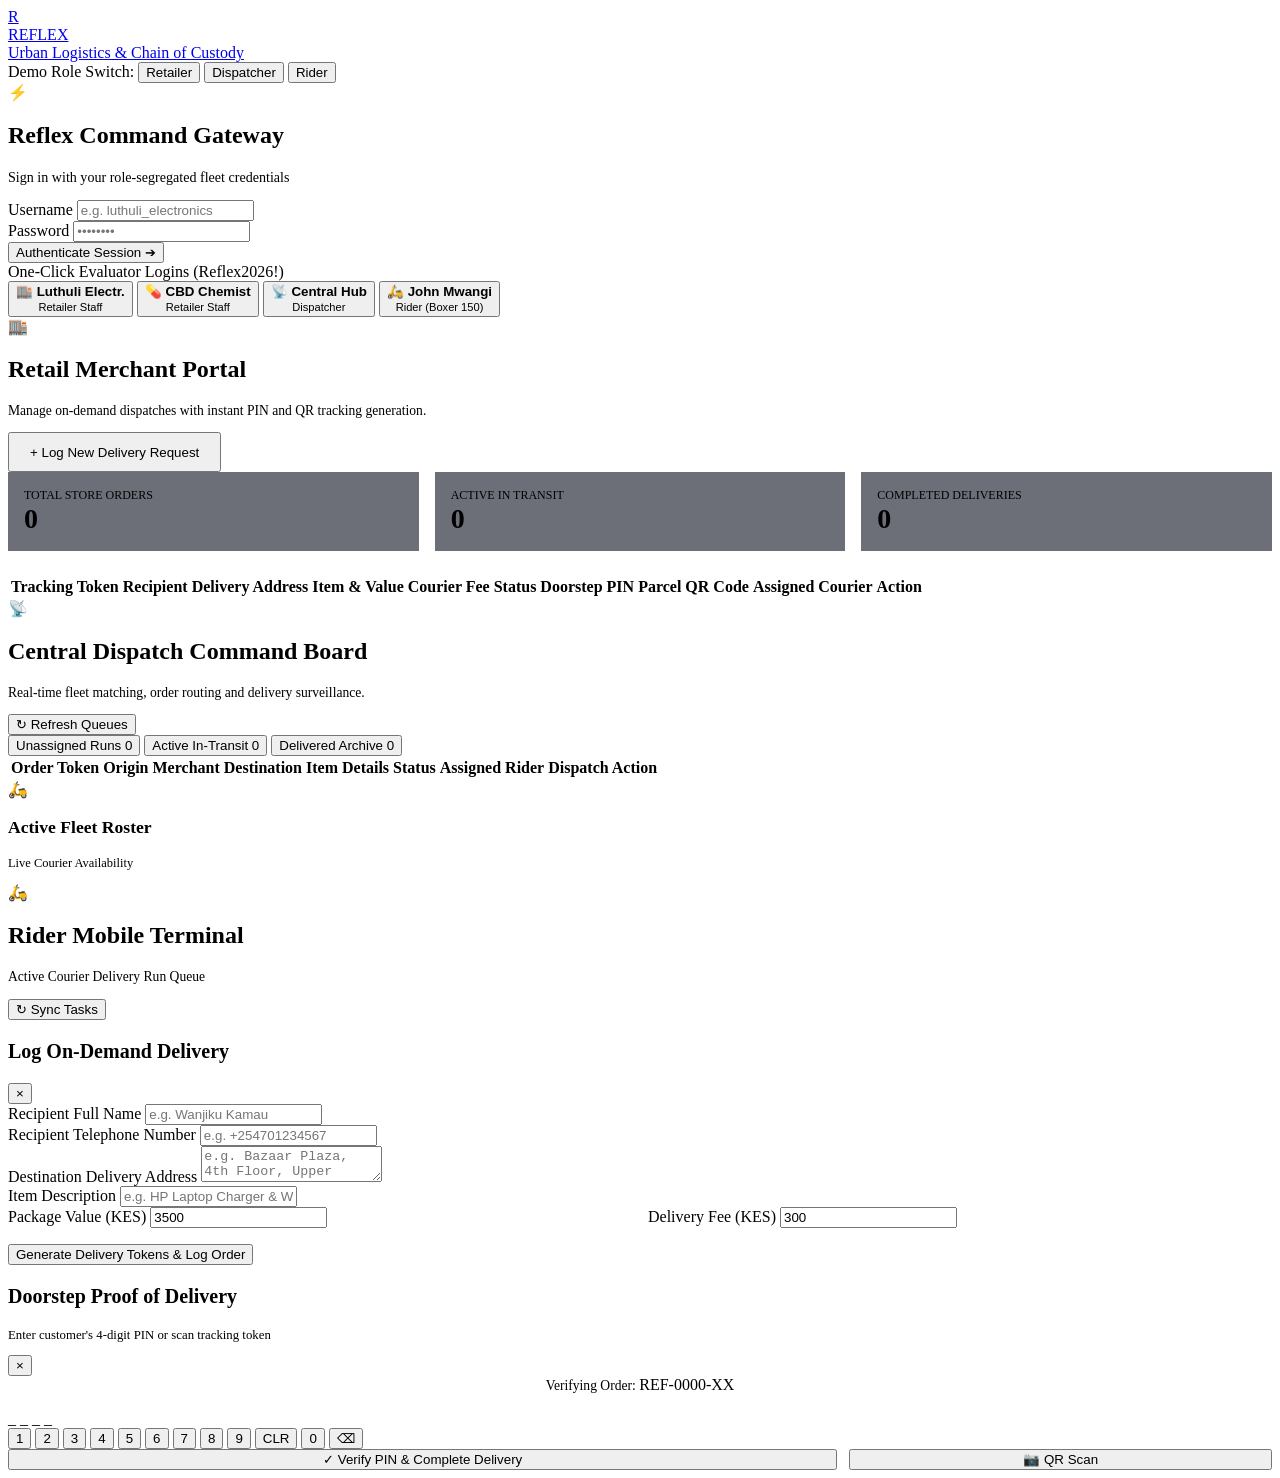
==== frontend/index.html @ 7f62db8a "Complete Reflex dispatch system updates" ====
<!DOCTYPE html>
<html lang="en">
<head>
  <meta charset="UTF-8">
  <meta name="viewport" content="width=device-width, initial-scale=1.0">
  <title>Reflex On-Demand Dispatch & Chain of Custody System</title>
  <meta name="description" content="Auditable on-demand dispatch and delivery verification engine for Kenyan urban retail logistics.">
  <link rel="stylesheet" href="/styles.css">
  <link rel="preconnect" href="https://fonts.googleapis.com">
  <link rel="preconnect" href="https://fonts.gstatic.com" crossorigin>
  <link href="https://fonts.googleapis.com/css2?family=Inter:wght@300;400;500;600;700&family=Outfit:wght@400;600;700;800&display=swap" rel="stylesheet">
</head>
<body>

  <!-- Top App Navigation -->
  <header class="app-navbar" id="appNavbar">
    <a href="/" class="brand-container">
      <div class="brand-logo">R</div>
      <div>
        <div class="brand-title">REFLEX</div>
        <div class="brand-tagline">Urban Logistics & Chain of Custody</div>
      </div>
    </a>

    <div class="nav-actions">
      <!-- Quick Demo Account Swapper -->
      <div class="demo-switcher" id="demoSwitcher">
        <span class="demo-switcher-label">Demo Role Switch:</span>
        <button class="btn-switch-account" onclick="quickLogin('luthuli_electronics', 'Reflex2026!')" title="Retailer (Luthuli Electronics)">Retailer</button>
        <button class="btn-switch-account" onclick="quickLogin('nairobi_dispatch', 'Reflex2026!')" title="Central Dispatcher">Dispatcher</button>
        <button class="btn-switch-account" onclick="quickLogin('rider_mwangi', 'Reflex2026!')" title="Rider (John Mwangi)">Rider</button>
      </div>

      <!-- Active User & Role Display -->
      <div id="userHeaderProfile" style="display: none; align-items: center; gap: 1rem;">
        <div class="role-badge" id="roleBadge">
          <span class="pulse-dot"></span>
          <span id="roleBadgeText">ROLE_RETAILER</span>
        </div>
        <span id="userDisplayName" style="font-weight: 600; font-size: 0.85rem; color: #cbd5e1;"></span>
        <button class="btn-logout" onclick="logoutUser()">Logout</button>
      </div>
    </div>
  </header>

  <main class="main-content">

    <!-- ================================================== -->
    <!-- 1. Authentication View -->
    <!-- ================================================== -->
    <section class="view-section active" id="viewLogin">
      <div class="login-wrapper">
        <div class="login-card">
          <div class="login-header">
            <div class="login-logo">⚡</div>
            <h2>Reflex Command Gateway</h2>
            <p style="color: var(--text-secondary); font-size: 0.88rem; margin-top: 0.25rem;">
              Sign in with your role-segregated fleet credentials
            </p>
          </div>

          <form id="loginForm" onsubmit="handleLoginSubmit(event)">
            <div class="form-group">
              <label class="form-label" for="loginUsername">Username</label>
              <input type="text" id="loginUsername" class="form-input" placeholder="e.g. luthuli_electronics" required>
            </div>
            <div class="form-group">
              <label class="form-label" for="loginPassword">Password</label>
              <input type="password" id="loginPassword" class="form-input" placeholder="••••••••" required>
            </div>
            <button type="submit" class="btn-primary" id="btnLoginSubmit">
              <span>Authenticate Session</span> ➔
            </button>
          </form>

          <!-- Pre-filled Evaluation Quick Buttons -->
          <div class="quick-logins-box">
            <div class="quick-logins-title">One-Click Evaluator Logins (Reflex2026!)</div>
            <div class="quick-login-grid">
              <button class="btn-quick-fill" onclick="quickLogin('luthuli_electronics', 'Reflex2026!')">
                🏬 <strong>Luthuli Electr.</strong><br><small>Retailer Staff</small>
              </button>
              <button class="btn-quick-fill" onclick="quickLogin('cbd_pharmacy', 'Reflex2026!')">
                💊 <strong>CBD Chemist</strong><br><small>Retailer Staff</small>
              </button>
              <button class="btn-quick-fill" onclick="quickLogin('nairobi_dispatch', 'Reflex2026!')">
                📡 <strong>Central Hub</strong><br><small>Dispatcher</small>
              </button>
              <button class="btn-quick-fill" onclick="quickLogin('rider_mwangi', 'Reflex2026!')">
                🛵 <strong>John Mwangi</strong><br><small>Rider (Boxer 150)</small>
              </button>
            </div>
          </div>
        </div>
      </div>
    </section>

    <!-- ================================================== -->
    <!-- 2. Retailer Portal View -->
    <!-- ================================================== -->
    <section class="view-section" id="viewRetailer">
      <div class="glass-panel">
        <div class="glass-panel-header">
          <div class="panel-title-group">
            <div class="panel-icon-badge">🏬</div>
            <div>
              <h2>Retail Merchant Portal</h2>
              <p style="color: var(--text-secondary); font-size: 0.85rem;" id="retailerStoreInfo">
                Manage on-demand dispatches with instant PIN and QR tracking generation.
              </p>
            </div>
          </div>
          <button class="btn-primary" onclick="openCreateOrderModal()" style="width: auto; padding: 0.65rem 1.25rem;">
            + Log New Delivery Request
          </button>
        </div>

        <div style="display: flex; gap: 1rem; margin-bottom: 1.5rem;">
          <div style="background: rgba(10, 16, 30, 0.6); padding: 1rem; border-radius: var(--radius-sm); border: 1px solid var(--border-glass-subtle); flex: 1;">
            <div style="font-size: 0.75rem; color: var(--text-muted); text-transform: uppercase;">Total Store Orders</div>
            <div style="font-size: 1.75rem; font-weight: 700; color: var(--accent-cyan);" id="statRetailerTotal">0</div>
          </div>
          <div style="background: rgba(10, 16, 30, 0.6); padding: 1rem; border-radius: var(--radius-sm); border: 1px solid var(--border-glass-subtle); flex: 1;">
            <div style="font-size: 0.75rem; color: var(--text-muted); text-transform: uppercase;">Active in Transit</div>
            <div style="font-size: 1.75rem; font-weight: 700; color: var(--accent-amber);" id="statRetailerActive">0</div>
          </div>
          <div style="background: rgba(10, 16, 30, 0.6); padding: 1rem; border-radius: var(--radius-sm); border: 1px solid var(--border-glass-subtle); flex: 1;">
            <div style="font-size: 0.75rem; color: var(--text-muted); text-transform: uppercase;">Completed Deliveries</div>
            <div style="font-size: 1.75rem; font-weight: 700; color: var(--accent-green);" id="statRetailerDelivered">0</div>
          </div>
        </div>

        <div class="table-responsive">
          <table class="reflex-table" id="retailerOrdersTable">
            <thead>
              <tr>
                <th>Tracking Token</th>
                <th>Recipient</th>
                <th>Delivery Address</th>
                <th>Item & Value</th>
                <th>Courier Fee</th>
                <th>Status</th>
           <th>Doorstep PIN</th>
<th>Parcel QR Code</th>
<th>Assigned Courier</th>
<th>Action</th>
              </tr>
            </thead>
            <tbody id="retailerOrdersBody">
              <!-- Dynamically Populated -->
            </tbody>
          </table>
        </div>
      </div>
    </section>

    <!-- ================================================== -->
    <!-- 3. Dispatcher Command Board View -->
    <!-- ================================================== -->
    <section class="view-section" id="viewDispatcher">
      <div class="dispatch-grid">
        <!-- Main Orders Dispatch Queue Area -->
        <div class="glass-panel">
          <div class="glass-panel-header">
            <div class="panel-title-group">
              <div class="panel-icon-badge">📡</div>
              <div>
                <h2>Central Dispatch Command Board</h2>
                <p style="color: var(--text-secondary); font-size: 0.85rem;">
                  Real-time fleet matching, order routing and delivery surveillance.
                </p>
              </div>
            </div>
            <button class="btn-secondary" onclick="loadDispatcherDashboard()">↻ Refresh Queues</button>
          </div>

          <!-- Queue Filter Tabs -->
          <div class="queue-tabs">
            <button class="queue-tab-btn active" id="tabUnassigned" onclick="switchDispatchQueue('UNASSIGNED')">
              <span>Unassigned Runs</span>
              <span class="queue-count" id="countUnassigned">0</span>
            </button>
            <button class="queue-tab-btn" id="tabInTransit" onclick="switchDispatchQueue('IN_TRANSIT')">
              <span>Active In-Transit</span>
              <span class="queue-count" id="countInTransit">0</span>
            </button>
            <button class="queue-tab-btn" id="tabDelivered" onclick="switchDispatchQueue('DELIVERED')">
              <span>Delivered Archive</span>
              <span class="queue-count" id="countDelivered">0</span>
            </button>
          </div>

          <!-- Dispatch Orders Table -->
          <div class="table-responsive">
            <table class="reflex-table">
              <thead>
                <tr>
                  <th>Order Token</th>
                  <th>Origin Merchant</th>
                  <th>Destination</th>
                  <th>Item Details</th>
                  <th>Status</th>
                  <th>Assigned Rider</th>
                  <th>Dispatch Action</th>
                </tr>
              </thead>
              <tbody id="dispatcherOrdersBody">
                <!-- Dynamically Populated -->
              </tbody>
            </table>
          </div>
        </div>

        <!-- Side Panel: Active Fleet Rider Roster -->
        <div class="glass-panel">
          <div class="glass-panel-header">
            <div class="panel-title-group">
              <div class="panel-icon-badge">🛵</div>
              <div>
                <h3 style="font-size: 1.1rem;">Active Fleet Roster</h3>
                <p style="color: var(--text-secondary); font-size: 0.78rem;">Live Courier Availability</p>
              </div>
            </div>
          </div>
          <div id="riderRosterContainer">
            <!-- Dynamically Populated Rider Cards -->
          </div>
        </div>
      </div>
    </section>

    <!-- ================================================== -->
    <!-- 4. Rider Mobile Terminal View -->
    <!-- ================================================== -->
    <section class="view-section" id="viewRider">
      <div class="rider-container">
        <div class="glass-panel">
          <div class="glass-panel-header">
            <div class="panel-title-group">
              <div class="panel-icon-badge">🛵</div>
              <div>
                <h2>Rider Mobile Terminal</h2>
                <p style="color: var(--text-secondary); font-size: 0.85rem;" id="riderProfileInfo">
                  Active Courier Delivery Run Queue
                </p>
              </div>
            </div>
            <button class="btn-secondary" onclick="loadRiderTasks()">↻ Sync Tasks</button>
          </div>

          <!-- Active Task Container -->
          <div id="riderTasksContainer">
            <!-- Dynamically Populated Task Cards -->
          </div>
        </div>
      </div>
    </section>

  </main>

  <!-- ================================================== -->
  <!-- MODAL: Order Creation (Retailer) -->
  <!-- ================================================== -->
  <div class="modal-overlay" id="modalCreateOrder">
    <div class="modal-card">
      <div class="modal-header">
        <h3 style="font-size: 1.25rem;">Log On-Demand Delivery</h3>
        <button class="btn-close-modal" onclick="closeCreateOrderModal()">&times;</button>
      </div>
      <!-- TODO: @oswaldsly - Enhance form input tooltips and custom field styling -->
      <form id="createOrderForm" onsubmit="handleCreateOrderSubmit(event)">
        <div class="form-group">
          <label class="form-label" for="orderCustomerName">Recipient Full Name</label>
          <input type="text" id="orderCustomerName" class="form-input" placeholder="e.g. Wanjiku Kamau" required>
        </div>
        <div class="form-group">
          <label class="form-label" for="orderCustomerPhone">Recipient Telephone Number</label>
          <input type="text" id="orderCustomerPhone" class="form-input" placeholder="e.g. +254701234567" required>
        </div>
        <div class="form-group">
          <label class="form-label" for="orderAddress">Destination Delivery Address</label>
          <textarea id="orderAddress" class="form-textarea" rows="2" placeholder="e.g. Bazaar Plaza, 4th Floor, Upper Hill, Nairobi" required></textarea>
        </div>
        <div class="form-group">
          <label class="form-label" for="orderItemDesc">Item Description</label>
          <input type="text" id="orderItemDesc" class="form-input" placeholder="e.g. HP Laptop Charger & Wireless Mouse" required>
        </div>
        <div style="display: grid; grid-template-columns: 1fr 1fr; gap: 1rem;">
          <div class="form-group">
            <label class="form-label" for="orderValue">Package Value (KES)</label>
            <input type="number" id="orderValue" class="form-input" value="3500" min="0" step="50" required>
          </div>
          <div class="form-group">
            <label class="form-label" for="orderFee">Delivery Fee (KES)</label>
            <input type="number" id="orderFee" class="form-input" value="300" min="0" step="50" required>
          </div>
        </div>
        <button type="submit" class="btn-primary" id="btnSubmitOrder" style="margin-top: 1rem;">
          Generate Delivery Tokens & Log Order
        </button>
      </form>
    </div>
  </div>

  <!-- ================================================== -->
  <!-- MODAL: Dual-Factor Proof of Delivery (POD) Keypad -->
  <!-- ================================================== -->
  <!-- TODO: @peakaykush - Add audio confirmation chime on verified delivery -->
  <div class="modal-overlay" id="modalPodKeypad">
    <div class="modal-card">
      <div class="modal-header">
        <div>
          <h3 style="font-size: 1.25rem;">Doorstep Proof of Delivery</h3>
          <p style="font-size: 0.8rem; color: var(--text-secondary);">Enter customer's 4-digit PIN or scan tracking token</p>
        </div>
        <button class="btn-close-modal" onclick="closePodModal()">&times;</button>
      </div>

      <div style="margin-bottom: 1rem; text-align: center;">
        <span style="font-size: 0.85rem; color: var(--text-muted);">Verifying Order: </span>
        <span class="token-pill" id="podOrderToken">REF-0000-XX</span>
      </div>

      <div class="pin-display-screen" id="pinDisplay">_ _ _ _</div>

      <div class="keypad-grid">
        <button class="btn-keypad" onclick="appendPinDigit('1')">1</button>
        <button class="btn-keypad" onclick="appendPinDigit('2')">2</button>
        <button class="btn-keypad" onclick="appendPinDigit('3')">3</button>
        <button class="btn-keypad" onclick="appendPinDigit('4')">4</button>
        <button class="btn-keypad" onclick="appendPinDigit('5')">5</button>
        <button class="btn-keypad" onclick="appendPinDigit('6')">6</button>
        <button class="btn-keypad" onclick="appendPinDigit('7')">7</button>
        <button class="btn-keypad" onclick="appendPinDigit('8')">8</button>
        <button class="btn-keypad" onclick="appendPinDigit('9')">9</button>
        <button class="btn-keypad action-key" onclick="clearPinKeypad()">CLR</button>
        <button class="btn-keypad" onclick="appendPinDigit('0')">0</button>
        <button class="btn-keypad action-key" onclick="backspacePinDigit()">⌫</button>
      </div>

      <div style="display: flex; gap: 0.75rem;">
        <button class="btn-primary" onclick="submitPodPin()" style="flex: 2;">
          ✓ Verify PIN & Complete Delivery
        </button>
        <button class="btn-secondary" onclick="simulateQrScanPod()" style="flex: 1;" title="Simulate scanning recipient's QR token">
          📷 QR Scan
        </button>
      </div>
    </div>
  </div>

  <!-- Toast Alert Notifications Hub -->
  <div id="toastContainer"></div>

  <script src="/app.js"></script>
</body>
</html>
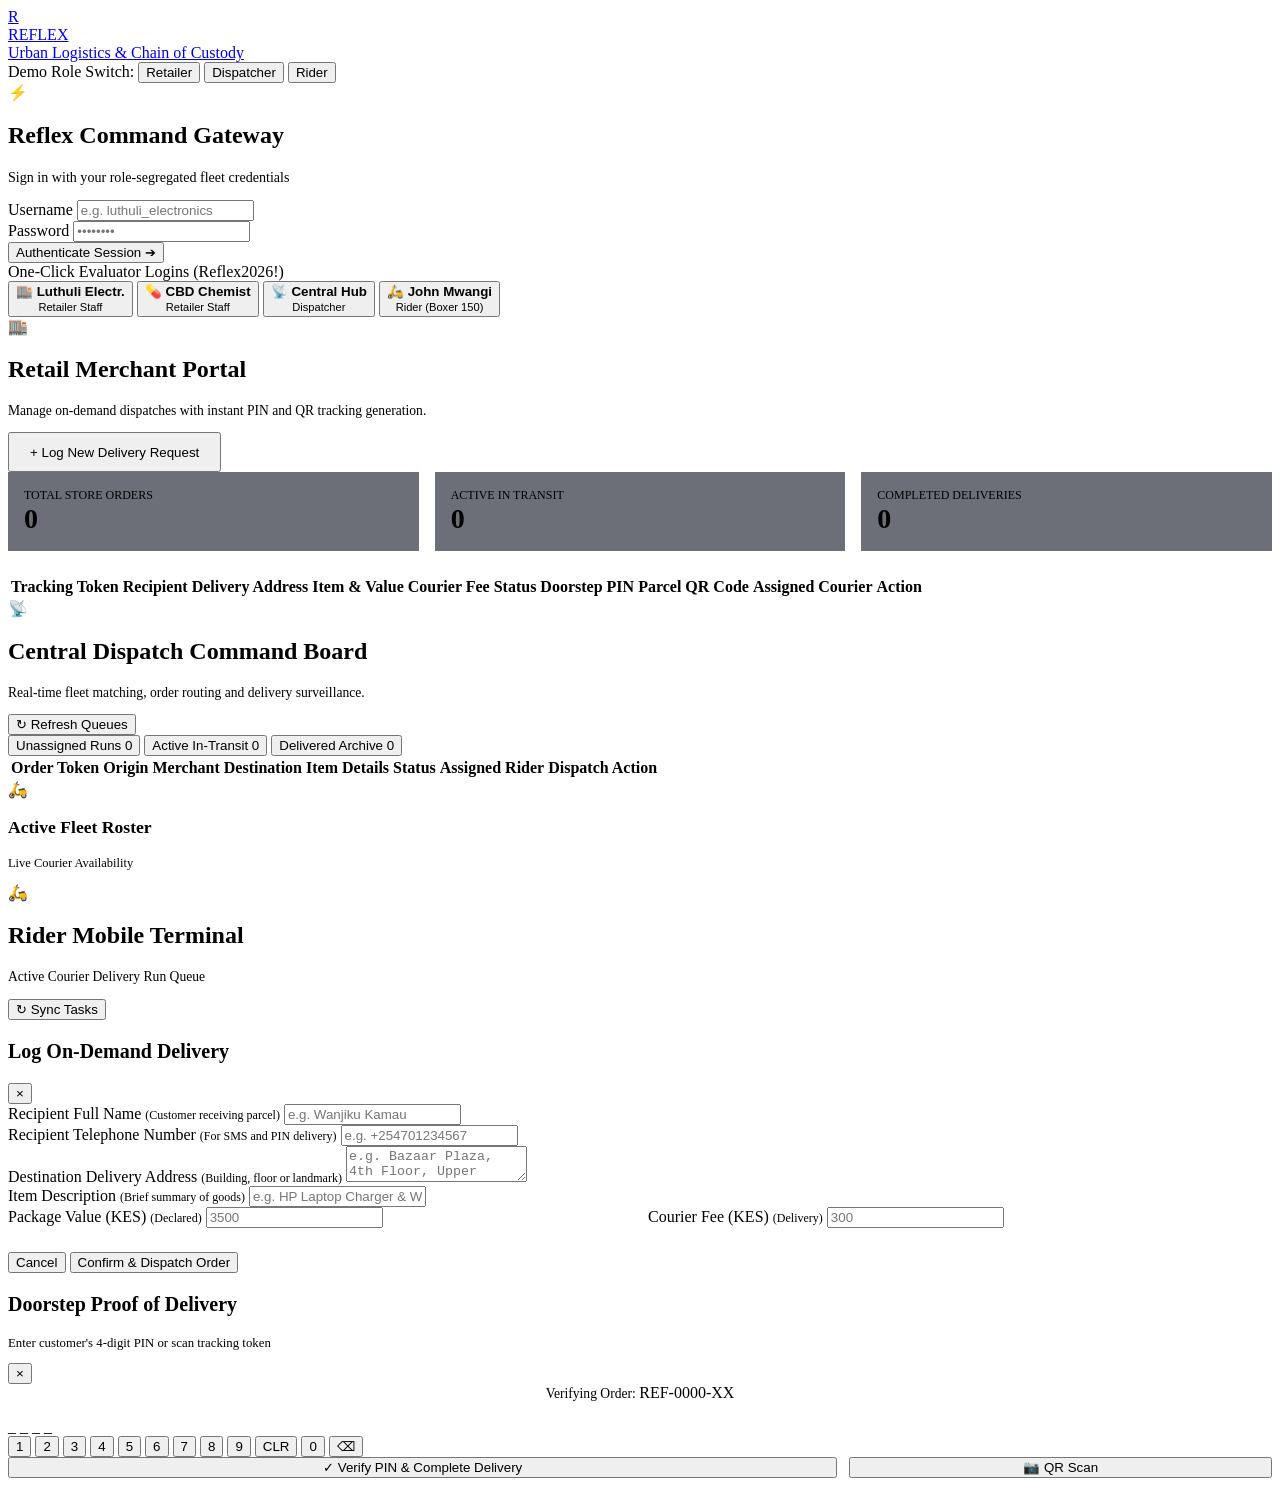
==== commit 69ded6d3: "chore: reconcile retailer modal tooltips with seeder baseline and test harness - finalizes PR 16 int" ====
--- a/frontend/index.html
+++ b/frontend/index.html
@@ -267,37 +267,38 @@
         <h3 style="font-size: 1.25rem;">Log On-Demand Delivery</h3>
         <button class="btn-close-modal" onclick="closeCreateOrderModal()">&times;</button>
       </div>
-      <!-- TODO: @oswaldsly - Enhance form input tooltips and custom field styling -->
+      <!-- Retailer Order Creation Form with Input Tooltips -->
       <form id="createOrderForm" onsubmit="handleCreateOrderSubmit(event)">
         <div class="form-group">
-          <label class="form-label" for="orderCustomerName">Recipient Full Name</label>
+          <label class="form-label" for="orderCustomerName">Recipient Full Name <span style="font-size: 0.75rem; color: var(--text-muted); font-weight: normal;">(Customer receiving parcel)</span></label>
           <input type="text" id="orderCustomerName" class="form-input" placeholder="e.g. Wanjiku Kamau" required>
         </div>
         <div class="form-group">
-          <label class="form-label" for="orderCustomerPhone">Recipient Telephone Number</label>
+          <label class="form-label" for="orderCustomerPhone">Recipient Telephone Number <span style="font-size: 0.75rem; color: var(--text-muted); font-weight: normal;">(For SMS and PIN delivery)</span></label>
           <input type="text" id="orderCustomerPhone" class="form-input" placeholder="e.g. +254701234567" required>
         </div>
         <div class="form-group">
-          <label class="form-label" for="orderAddress">Destination Delivery Address</label>
+          <label class="form-label" for="orderAddress">Destination Delivery Address <span style="font-size: 0.75rem; color: var(--text-muted); font-weight: normal;">(Building, floor or landmark)</span></label>
           <textarea id="orderAddress" class="form-textarea" rows="2" placeholder="e.g. Bazaar Plaza, 4th Floor, Upper Hill, Nairobi" required></textarea>
         </div>
         <div class="form-group">
-          <label class="form-label" for="orderItemDesc">Item Description</label>
+          <label class="form-label" for="orderItemDesc">Item Description <span style="font-size: 0.75rem; color: var(--text-muted); font-weight: normal;">(Brief summary of goods)</span></label>
           <input type="text" id="orderItemDesc" class="form-input" placeholder="e.g. HP Laptop Charger & Wireless Mouse" required>
         </div>
         <div style="display: grid; grid-template-columns: 1fr 1fr; gap: 1rem;">
           <div class="form-group">
-            <label class="form-label" for="orderValue">Package Value (KES)</label>
-            <input type="number" id="orderValue" class="form-input" value="3500" min="0" step="50" required>
+            <label class="form-label" for="orderValue">Package Value (KES) <span style="font-size: 0.75rem; color: var(--text-muted); font-weight: normal;">(Declared)</span></label>
+            <input type="number" id="orderValue" class="form-input" placeholder="3500" min="0" step="50" required>
           </div>
           <div class="form-group">
-            <label class="form-label" for="orderFee">Delivery Fee (KES)</label>
-            <input type="number" id="orderFee" class="form-input" value="300" min="0" step="50" required>
-          </div>
-        </div>
-        <button type="submit" class="btn-primary" id="btnSubmitOrder" style="margin-top: 1rem;">
-          Generate Delivery Tokens & Log Order
-        </button>
+            <label class="form-label" for="orderFee">Courier Fee (KES) <span style="font-size: 0.75rem; color: var(--text-muted); font-weight: normal;">(Delivery)</span></label>
+            <input type="number" id="orderFee" class="form-input" placeholder="300" min="0" step="10" required>
+          </div>
+        </div>
+        <div class="modal-footer" style="margin-top: 1.5rem;">
+          <button type="button" class="btn-secondary" onclick="closeCreateOrderModal()">Cancel</button>
+          <button type="submit" class="btn-primary" id="btnSubmitOrder">Confirm & Dispatch Order</button>
+        </div>
       </form>
     </div>
   </div>
@@ -305,7 +306,6 @@
   <!-- ================================================== -->
   <!-- MODAL: Dual-Factor Proof of Delivery (POD) Keypad -->
   <!-- ================================================== -->
-  <!-- TODO: @peakaykush - Add audio confirmation chime on verified delivery -->
   <div class="modal-overlay" id="modalPodKeypad">
     <div class="modal-card">
       <div class="modal-header">
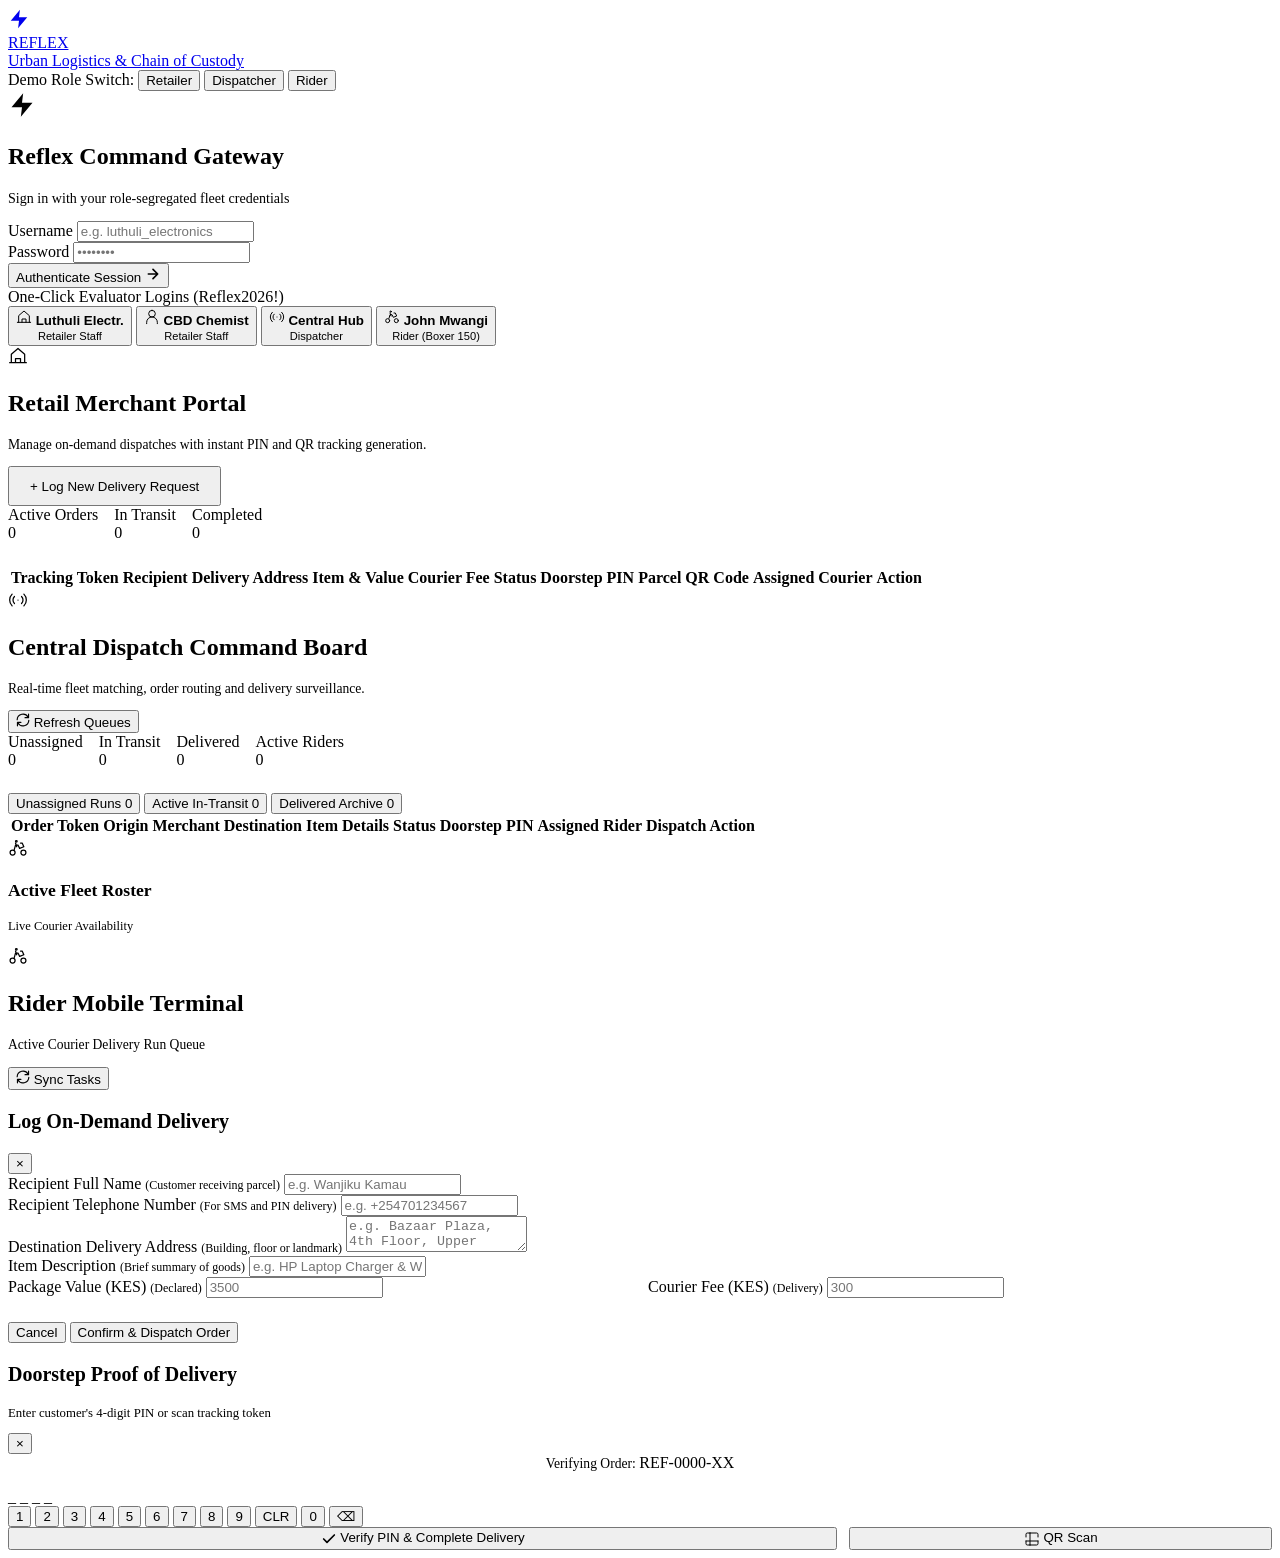
==== commit 78810727: "refactor(frontend): modularize javascript, heal DOM sync issues and apply executive UI overhaul" ====
--- a/frontend/index.html
+++ b/frontend/index.html
@@ -3,7 +3,7 @@
 <head>
   <meta charset="UTF-8">
   <meta name="viewport" content="width=device-width, initial-scale=1.0">
-  <title>Reflex On-Demand Dispatch & Chain of Custody System</title>
+  <title>Reflex On-Demand Dispatch &amp; Chain of Custody System</title>
   <meta name="description" content="Auditable on-demand dispatch and delivery verification engine for Kenyan urban retail logistics.">
   <link rel="stylesheet" href="/styles.css">
   <link rel="preconnect" href="https://fonts.googleapis.com">
@@ -15,44 +15,69 @@
   <!-- Top App Navigation -->
   <header class="app-navbar" id="appNavbar">
     <a href="/" class="brand-container">
-      <div class="brand-logo">R</div>
+      <div class="brand-logo">
+        <!-- Lightning bolt icon -->
+        <svg width="22" height="22" viewBox="0 0 24 24" fill="currentColor"><path d="M13 2 3 14h9l-1 8 10-12h-9z"/></svg>
+      </div>
       <div>
         <div class="brand-title">REFLEX</div>
-        <div class="brand-tagline">Urban Logistics & Chain of Custody</div>
+        <div class="brand-tagline">Urban Logistics &amp; Chain of Custody</div>
       </div>
     </a>
 
     <div class="nav-actions">
-      <!-- Quick Demo Account Swapper -->
+      <!-- Authenticated Persona Switcher (hidden until login) -->
+      <div id="personaSwitcherNav" style="display: none; align-items: center; gap: 0.5rem;">
+        <nav class="persona-nav">
+          <button class="persona-btn" data-role="ROLE_RETAILER" onclick="switchPersonaView('ROLE_RETAILER')">
+            <svg width="14" height="14" viewBox="0 0 24 24" fill="none" stroke="currentColor" stroke-width="2" stroke-linecap="round" stroke-linejoin="round"><path d="M2 20h20M4 20V10l8-7 8 7v10M9 20v-5h6v5"/></svg>
+            Store Portal
+          </button>
+          <button class="persona-btn" data-role="ROLE_DISPATCHER" onclick="switchPersonaView('ROLE_DISPATCHER')">
+            <svg width="14" height="14" viewBox="0 0 24 24" fill="none" stroke="currentColor" stroke-width="2" stroke-linecap="round" stroke-linejoin="round"><path d="M4.929 4.929A10 10 0 0 0 2 12a10 10 0 0 0 2.929 7.071M19.07 4.929A10 10 0 0 1 22 12a10 10 0 0 1-2.93 7.071M7.757 7.757A6 6 0 0 0 6 12a6 6 0 0 0 1.757 4.243M16.243 7.757A6 6 0 0 1 18 12a6 6 0 0 1-1.757 4.243M12 12h.01"/></svg>
+            Dispatch Board
+          </button>
+          <button class="persona-btn" data-role="ROLE_RIDER" onclick="switchPersonaView('ROLE_RIDER')">
+            <svg width="14" height="14" viewBox="0 0 24 24" fill="none" stroke="currentColor" stroke-width="2" stroke-linecap="round" stroke-linejoin="round"><circle cx="5.5" cy="17.5" r="3"/><circle cx="18.5" cy="17.5" r="3"/><path d="M15 6h2l2 4.5-5 2-2-4H9l-1.5 5.5M9 6l1.5 4.5"/><circle cx="10" cy="4" r="1"/></svg>
+            Rider Terminal
+          </button>
+        </nav>
+
+        <div class="nav-separator"></div>
+
+        <!-- Active User Profile Display -->
+        <div style="display: flex; align-items: center; gap: 0.75rem;">
+          <div class="role-badge" id="roleBadge">
+            <span class="pulse-dot"></span>
+            <span id="activeUserRole">RETAILER</span>
+          </div>
+          <span id="activeUserName" style="font-weight: 600; font-size: 0.85rem; color: #cbd5e1;"></span>
+          <button class="btn-logout" onclick="logoutUser()">Logout</button>
+        </div>
+      </div>
+
+      <!-- Quick Demo Account Swapper (pre-login) -->
       <div class="demo-switcher" id="demoSwitcher">
         <span class="demo-switcher-label">Demo Role Switch:</span>
         <button class="btn-switch-account" onclick="quickLogin('luthuli_electronics', 'Reflex2026!')" title="Retailer (Luthuli Electronics)">Retailer</button>
         <button class="btn-switch-account" onclick="quickLogin('nairobi_dispatch', 'Reflex2026!')" title="Central Dispatcher">Dispatcher</button>
         <button class="btn-switch-account" onclick="quickLogin('rider_mwangi', 'Reflex2026!')" title="Rider (John Mwangi)">Rider</button>
       </div>
-
-      <!-- Active User & Role Display -->
-      <div id="userHeaderProfile" style="display: none; align-items: center; gap: 1rem;">
-        <div class="role-badge" id="roleBadge">
-          <span class="pulse-dot"></span>
-          <span id="roleBadgeText">ROLE_RETAILER</span>
-        </div>
-        <span id="userDisplayName" style="font-weight: 600; font-size: 0.85rem; color: #cbd5e1;"></span>
-        <button class="btn-logout" onclick="logoutUser()">Logout</button>
-      </div>
     </div>
   </header>
 
   <main class="main-content">
 
     <!-- ================================================== -->
-    <!-- 1. Authentication View -->
+    <!-- 1. Authentication View                             -->
     <!-- ================================================== -->
     <section class="view-section active" id="viewLogin">
       <div class="login-wrapper">
         <div class="login-card">
           <div class="login-header">
-            <div class="login-logo">⚡</div>
+            <div class="login-logo">
+              <svg width="28" height="28" viewBox="0 0 24 24" fill="currentColor"><path d="M13 2 3 14h9l-1 8 10-12h-9z"/></svg>
+            </div>
             <h2>Reflex Command Gateway</h2>
             <p style="color: var(--text-secondary); font-size: 0.88rem; margin-top: 0.25rem;">
               Sign in with your role-segregated fleet credentials
@@ -66,10 +91,15 @@
             </div>
             <div class="form-group">
               <label class="form-label" for="loginPassword">Password</label>
-              <input type="password" id="loginPassword" class="form-input" placeholder="••••••••" required>
-            </div>
+              <input type="password" id="loginPassword" class="form-input" placeholder="&bull;&bull;&bull;&bull;&bull;&bull;&bull;&bull;" required>
+            </div>
+
+            <!-- Login error alert - populated by app.js on failed auth -->
+            <div id="loginErrorAlert" class="login-error-alert" style="display: none;" role="alert"></div>
+
             <button type="submit" class="btn-primary" id="btnLoginSubmit">
-              <span>Authenticate Session</span> ➔
+              <span>Authenticate Session</span>
+              <svg width="16" height="16" viewBox="0 0 24 24" fill="none" stroke="currentColor" stroke-width="2.5" stroke-linecap="round" stroke-linejoin="round"><path d="M5 12h14M12 5l7 7-7 7"/></svg>
             </button>
           </form>
 
@@ -78,16 +108,20 @@
             <div class="quick-logins-title">One-Click Evaluator Logins (Reflex2026!)</div>
             <div class="quick-login-grid">
               <button class="btn-quick-fill" onclick="quickLogin('luthuli_electronics', 'Reflex2026!')">
-                🏬 <strong>Luthuli Electr.</strong><br><small>Retailer Staff</small>
+                <svg width="16" height="16" viewBox="0 0 24 24" fill="none" stroke="currentColor" stroke-width="1.5" stroke-linecap="round" stroke-linejoin="round"><path d="M2 20h20M4 20V10l8-7 8 7v10M9 20v-5h6v5"/></svg>
+                <strong>Luthuli Electr.</strong><br><small>Retailer Staff</small>
               </button>
               <button class="btn-quick-fill" onclick="quickLogin('cbd_pharmacy', 'Reflex2026!')">
-                💊 <strong>CBD Chemist</strong><br><small>Retailer Staff</small>
+                <svg width="16" height="16" viewBox="0 0 24 24" fill="none" stroke="currentColor" stroke-width="1.5" stroke-linecap="round" stroke-linejoin="round"><path d="M12 2a5 5 0 1 0 0 10 5 5 0 0 0 0-10ZM4 22v-2a8 8 0 0 1 16 0v2"/></svg>
+                <strong>CBD Chemist</strong><br><small>Retailer Staff</small>
               </button>
               <button class="btn-quick-fill" onclick="quickLogin('nairobi_dispatch', 'Reflex2026!')">
-                📡 <strong>Central Hub</strong><br><small>Dispatcher</small>
+                <svg width="16" height="16" viewBox="0 0 24 24" fill="none" stroke="currentColor" stroke-width="1.5" stroke-linecap="round" stroke-linejoin="round"><path d="M4.929 4.929A10 10 0 0 0 2 12a10 10 0 0 0 2.929 7.071M19.07 4.929A10 10 0 0 1 22 12a10 10 0 0 1-2.93 7.071M7.757 7.757A6 6 0 0 0 6 12a6 6 0 0 0 1.757 4.243M16.243 7.757A6 6 0 0 1 18 12a6 6 0 0 1-1.757 4.243M12 12h.01"/></svg>
+                <strong>Central Hub</strong><br><small>Dispatcher</small>
               </button>
               <button class="btn-quick-fill" onclick="quickLogin('rider_mwangi', 'Reflex2026!')">
-                🛵 <strong>John Mwangi</strong><br><small>Rider (Boxer 150)</small>
+                <svg width="16" height="16" viewBox="0 0 24 24" fill="none" stroke="currentColor" stroke-width="1.5" stroke-linecap="round" stroke-linejoin="round"><circle cx="5.5" cy="17.5" r="3"/><circle cx="18.5" cy="17.5" r="3"/><path d="M15 6h2l2 4.5-5 2-2-4H9l-1.5 5.5M9 6l1.5 4.5"/><circle cx="10" cy="4" r="1"/></svg>
+                <strong>John Mwangi</strong><br><small>Rider (Boxer 150)</small>
               </button>
             </div>
           </div>
@@ -96,13 +130,15 @@
     </section>
 
     <!-- ================================================== -->
-    <!-- 2. Retailer Portal View -->
+    <!-- 2. Retailer Portal View                            -->
     <!-- ================================================== -->
     <section class="view-section" id="viewRetailer">
       <div class="glass-panel">
         <div class="glass-panel-header">
           <div class="panel-title-group">
-            <div class="panel-icon-badge">🏬</div>
+            <div class="panel-icon-badge">
+              <svg width="20" height="20" viewBox="0 0 24 24" fill="none" stroke="currentColor" stroke-width="1.5" stroke-linecap="round" stroke-linejoin="round"><path d="M2 20h20M4 20V10l8-7 8 7v10M9 20v-5h6v5"/></svg>
+            </div>
             <div>
               <h2>Retail Merchant Portal</h2>
               <p style="color: var(--text-secondary); font-size: 0.85rem;" id="retailerStoreInfo">
@@ -115,18 +151,19 @@
           </button>
         </div>
 
+        <!-- Retailer KPI Stats Row -->
         <div style="display: flex; gap: 1rem; margin-bottom: 1.5rem;">
-          <div style="background: rgba(10, 16, 30, 0.6); padding: 1rem; border-radius: var(--radius-sm); border: 1px solid var(--border-glass-subtle); flex: 1;">
-            <div style="font-size: 0.75rem; color: var(--text-muted); text-transform: uppercase;">Total Store Orders</div>
-            <div style="font-size: 1.75rem; font-weight: 700; color: var(--accent-cyan);" id="statRetailerTotal">0</div>
-          </div>
-          <div style="background: rgba(10, 16, 30, 0.6); padding: 1rem; border-radius: var(--radius-sm); border: 1px solid var(--border-glass-subtle); flex: 1;">
-            <div style="font-size: 0.75rem; color: var(--text-muted); text-transform: uppercase;">Active in Transit</div>
-            <div style="font-size: 1.75rem; font-weight: 700; color: var(--accent-amber);" id="statRetailerActive">0</div>
-          </div>
-          <div style="background: rgba(10, 16, 30, 0.6); padding: 1rem; border-radius: var(--radius-sm); border: 1px solid var(--border-glass-subtle); flex: 1;">
-            <div style="font-size: 0.75rem; color: var(--text-muted); text-transform: uppercase;">Completed Deliveries</div>
-            <div style="font-size: 1.75rem; font-weight: 700; color: var(--accent-green);" id="statRetailerDelivered">0</div>
+          <div class="metric-card">
+            <div class="metric-label">Active Orders</div>
+            <div class="metric-value" id="statRetailerActive" style="color: var(--accent-amber);">0</div>
+          </div>
+          <div class="metric-card">
+            <div class="metric-label">In Transit</div>
+            <div class="metric-value" id="statRetailerTransit" style="color: var(--accent-cyan);">0</div>
+          </div>
+          <div class="metric-card">
+            <div class="metric-label">Completed</div>
+            <div class="metric-value" id="statRetailerCompleted" style="color: var(--accent-green);">0</div>
           </div>
         </div>
 
@@ -137,13 +174,13 @@
                 <th>Tracking Token</th>
                 <th>Recipient</th>
                 <th>Delivery Address</th>
-                <th>Item & Value</th>
+                <th>Item &amp; Value</th>
                 <th>Courier Fee</th>
                 <th>Status</th>
-           <th>Doorstep PIN</th>
-<th>Parcel QR Code</th>
-<th>Assigned Courier</th>
-<th>Action</th>
+                <th>Doorstep PIN</th>
+                <th>Parcel QR Code</th>
+                <th>Assigned Courier</th>
+                <th>Action</th>
               </tr>
             </thead>
             <tbody id="retailerOrdersBody">
@@ -155,7 +192,7 @@
     </section>
 
     <!-- ================================================== -->
-    <!-- 3. Dispatcher Command Board View -->
+    <!-- 3. Dispatcher Command Board View                   -->
     <!-- ================================================== -->
     <section class="view-section" id="viewDispatcher">
       <div class="dispatch-grid">
@@ -163,7 +200,9 @@
         <div class="glass-panel">
           <div class="glass-panel-header">
             <div class="panel-title-group">
-              <div class="panel-icon-badge">📡</div>
+              <div class="panel-icon-badge">
+                <svg width="20" height="20" viewBox="0 0 24 24" fill="none" stroke="currentColor" stroke-width="1.5" stroke-linecap="round" stroke-linejoin="round"><path d="M4.929 4.929A10 10 0 0 0 2 12a10 10 0 0 0 2.929 7.071M19.07 4.929A10 10 0 0 1 22 12a10 10 0 0 1-2.93 7.071M7.757 7.757A6 6 0 0 0 6 12a6 6 0 0 0 1.757 4.243M16.243 7.757A6 6 0 0 1 18 12a6 6 0 0 1-1.757 4.243M12 12h.01"/></svg>
+              </div>
               <div>
                 <h2>Central Dispatch Command Board</h2>
                 <p style="color: var(--text-secondary); font-size: 0.85rem;">
@@ -171,7 +210,30 @@
                 </p>
               </div>
             </div>
-            <button class="btn-secondary" onclick="loadDispatcherDashboard()">↻ Refresh Queues</button>
+            <button class="btn-secondary" onclick="loadDispatcherDashboard()">
+              <svg width="14" height="14" viewBox="0 0 24 24" fill="none" stroke="currentColor" stroke-width="2" stroke-linecap="round" stroke-linejoin="round"><path d="M21.5 2v6h-6M2.5 22v-6h6M2 11.5a10 10 0 0 1 18.8-4.3M22 12.5a10 10 0 0 1-18.8 4.3"/></svg>
+              Refresh Queues
+            </button>
+          </div>
+
+          <!-- Dispatcher KPI Metric Cards -->
+          <div style="display: flex; gap: 1rem; margin-bottom: 1.5rem;">
+            <div class="metric-card">
+              <div class="metric-label">Unassigned</div>
+              <div class="metric-value" id="metricUnassigned" style="color: var(--accent-amber);">0</div>
+            </div>
+            <div class="metric-card">
+              <div class="metric-label">In Transit</div>
+              <div class="metric-value" id="metricInTransit" style="color: var(--accent-cyan);">0</div>
+            </div>
+            <div class="metric-card">
+              <div class="metric-label">Delivered</div>
+              <div class="metric-value" id="metricDelivered" style="color: var(--accent-green);">0</div>
+            </div>
+            <div class="metric-card">
+              <div class="metric-label">Active Riders</div>
+              <div class="metric-value" id="metricActiveRiders" style="color: var(--accent-purple);">0</div>
+            </div>
           </div>
 
           <!-- Queue Filter Tabs -->
@@ -200,6 +262,7 @@
                   <th>Destination</th>
                   <th>Item Details</th>
                   <th>Status</th>
+                  <th>Doorstep PIN</th>
                   <th>Assigned Rider</th>
                   <th>Dispatch Action</th>
                 </tr>
@@ -215,7 +278,9 @@
         <div class="glass-panel">
           <div class="glass-panel-header">
             <div class="panel-title-group">
-              <div class="panel-icon-badge">🛵</div>
+              <div class="panel-icon-badge">
+                <svg width="20" height="20" viewBox="0 0 24 24" fill="none" stroke="currentColor" stroke-width="1.5" stroke-linecap="round" stroke-linejoin="round"><circle cx="5.5" cy="17.5" r="3"/><circle cx="18.5" cy="17.5" r="3"/><path d="M15 6h2l2 4.5-5 2-2-4H9l-1.5 5.5M9 6l1.5 4.5"/><circle cx="10" cy="4" r="1"/></svg>
+              </div>
               <div>
                 <h3 style="font-size: 1.1rem;">Active Fleet Roster</h3>
                 <p style="color: var(--text-secondary); font-size: 0.78rem;">Live Courier Availability</p>
@@ -230,14 +295,16 @@
     </section>
 
     <!-- ================================================== -->
-    <!-- 4. Rider Mobile Terminal View -->
+    <!-- 4. Rider Mobile Terminal View                      -->
     <!-- ================================================== -->
     <section class="view-section" id="viewRider">
       <div class="rider-container">
         <div class="glass-panel">
           <div class="glass-panel-header">
             <div class="panel-title-group">
-              <div class="panel-icon-badge">🛵</div>
+              <div class="panel-icon-badge">
+                <svg width="20" height="20" viewBox="0 0 24 24" fill="none" stroke="currentColor" stroke-width="1.5" stroke-linecap="round" stroke-linejoin="round"><circle cx="5.5" cy="17.5" r="3"/><circle cx="18.5" cy="17.5" r="3"/><path d="M15 6h2l2 4.5-5 2-2-4H9l-1.5 5.5M9 6l1.5 4.5"/><circle cx="10" cy="4" r="1"/></svg>
+              </div>
               <div>
                 <h2>Rider Mobile Terminal</h2>
                 <p style="color: var(--text-secondary); font-size: 0.85rem;" id="riderProfileInfo">
@@ -245,7 +312,10 @@
                 </p>
               </div>
             </div>
-            <button class="btn-secondary" onclick="loadRiderTasks()">↻ Sync Tasks</button>
+            <button class="btn-secondary" onclick="loadRiderTasks()">
+              <svg width="14" height="14" viewBox="0 0 24 24" fill="none" stroke="currentColor" stroke-width="2" stroke-linecap="round" stroke-linejoin="round"><path d="M21.5 2v6h-6M2.5 22v-6h6M2 11.5a10 10 0 0 1 18.8-4.3M22 12.5a10 10 0 0 1-18.8 4.3"/></svg>
+              Sync Tasks
+            </button>
           </div>
 
           <!-- Active Task Container -->
@@ -259,7 +329,7 @@
   </main>
 
   <!-- ================================================== -->
-  <!-- MODAL: Order Creation (Retailer) -->
+  <!-- MODAL: Order Creation (Retailer)                   -->
   <!-- ================================================== -->
   <div class="modal-overlay" id="modalCreateOrder">
     <div class="modal-card">
@@ -267,7 +337,7 @@
         <h3 style="font-size: 1.25rem;">Log On-Demand Delivery</h3>
         <button class="btn-close-modal" onclick="closeCreateOrderModal()">&times;</button>
       </div>
-      <!-- Retailer Order Creation Form with Input Tooltips -->
+      <!-- Retailer Order Creation Form -->
       <form id="createOrderForm" onsubmit="handleCreateOrderSubmit(event)">
         <div class="form-group">
           <label class="form-label" for="orderCustomerName">Recipient Full Name <span style="font-size: 0.75rem; color: var(--text-muted); font-weight: normal;">(Customer receiving parcel)</span></label>
@@ -283,7 +353,7 @@
         </div>
         <div class="form-group">
           <label class="form-label" for="orderItemDesc">Item Description <span style="font-size: 0.75rem; color: var(--text-muted); font-weight: normal;">(Brief summary of goods)</span></label>
-          <input type="text" id="orderItemDesc" class="form-input" placeholder="e.g. HP Laptop Charger & Wireless Mouse" required>
+          <input type="text" id="orderItemDesc" class="form-input" placeholder="e.g. HP Laptop Charger &amp; Wireless Mouse" required>
         </div>
         <div style="display: grid; grid-template-columns: 1fr 1fr; gap: 1rem;">
           <div class="form-group">
@@ -297,14 +367,14 @@
         </div>
         <div class="modal-footer" style="margin-top: 1.5rem;">
           <button type="button" class="btn-secondary" onclick="closeCreateOrderModal()">Cancel</button>
-          <button type="submit" class="btn-primary" id="btnSubmitOrder">Confirm & Dispatch Order</button>
+          <button type="submit" class="btn-primary" id="btnSubmitOrder">Confirm &amp; Dispatch Order</button>
         </div>
       </form>
     </div>
   </div>
 
   <!-- ================================================== -->
-  <!-- MODAL: Dual-Factor Proof of Delivery (POD) Keypad -->
+  <!-- MODAL: Dual-Factor Proof of Delivery (POD) Keypad  -->
   <!-- ================================================== -->
   <div class="modal-overlay" id="modalPodKeypad">
     <div class="modal-card">
@@ -335,15 +405,17 @@
         <button class="btn-keypad" onclick="appendPinDigit('9')">9</button>
         <button class="btn-keypad action-key" onclick="clearPinKeypad()">CLR</button>
         <button class="btn-keypad" onclick="appendPinDigit('0')">0</button>
-        <button class="btn-keypad action-key" onclick="backspacePinDigit()">⌫</button>
+        <button class="btn-keypad action-key" onclick="backspacePinDigit()">&#9003;</button>
       </div>
 
       <div style="display: flex; gap: 0.75rem;">
         <button class="btn-primary" onclick="submitPodPin()" style="flex: 2;">
-          ✓ Verify PIN & Complete Delivery
+          <svg width="16" height="16" viewBox="0 0 24 24" fill="none" stroke="currentColor" stroke-width="2.5" stroke-linecap="round" stroke-linejoin="round" style="vertical-align: middle;"><polyline points="20 6 9 17 4 12"/></svg>
+          Verify PIN &amp; Complete Delivery
         </button>
         <button class="btn-secondary" onclick="simulateQrScanPod()" style="flex: 1;" title="Simulate scanning recipient's QR token">
-          📷 QR Scan
+          <svg width="16" height="16" viewBox="0 0 24 24" fill="none" stroke="currentColor" stroke-width="1.5" stroke-linecap="round" stroke-linejoin="round" style="vertical-align: middle;"><path d="M9 3H5a2 2 0 0 0-2 2v4m6-6h10a2 2 0 0 1 2 2v4M9 3v18m0 0h10a2 2 0 0 0 2-2v-4M9 21H5a2 2 0 0 1-2-2v-4m0 0h18"/></svg>
+          QR Scan
         </button>
       </div>
     </div>
@@ -352,6 +424,7 @@
   <!-- Toast Alert Notifications Hub -->
   <div id="toastContainer"></div>
 
-  <script src="/app.js"></script>
+  <!-- ES6 Module entry point -->
+  <script type="module" src="/app.js"></script>
 </body>
 </html>
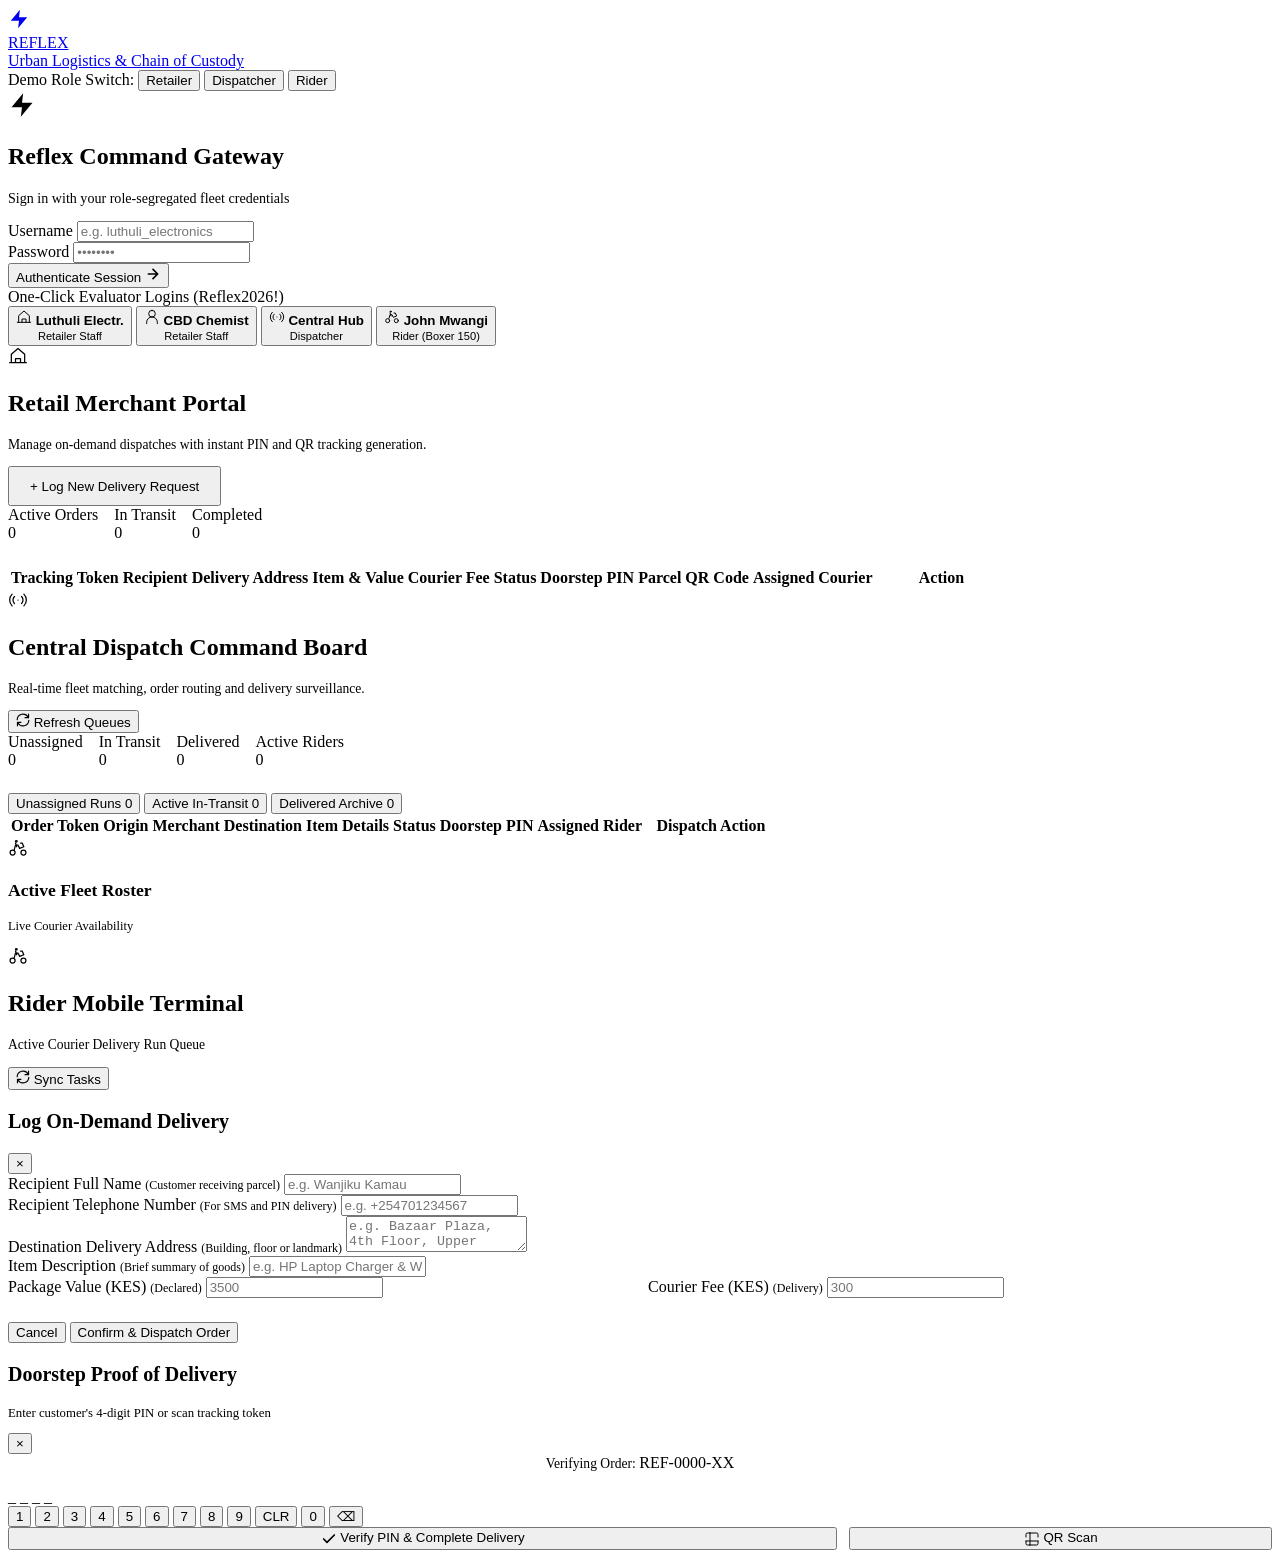
==== commit 73dbd669: "style(frontend): format table action buttons with single-line pill layout and external link indicato" ====
--- a/frontend/index.html
+++ b/frontend/index.html
@@ -29,15 +29,15 @@
       <!-- Authenticated Persona Switcher (hidden until login) -->
       <div id="personaSwitcherNav" style="display: none; align-items: center; gap: 0.5rem;">
         <nav class="persona-nav">
-          <button class="persona-btn" data-role="ROLE_RETAILER" onclick="switchPersonaView('ROLE_RETAILER')">
+          <button id="navStorePortalBtn" class="persona-btn" data-role="ROLE_RETAILER" onclick="switchPersonaView('ROLE_RETAILER')">
             <svg width="14" height="14" viewBox="0 0 24 24" fill="none" stroke="currentColor" stroke-width="2" stroke-linecap="round" stroke-linejoin="round"><path d="M2 20h20M4 20V10l8-7 8 7v10M9 20v-5h6v5"/></svg>
             Store Portal
           </button>
-          <button class="persona-btn" data-role="ROLE_DISPATCHER" onclick="switchPersonaView('ROLE_DISPATCHER')">
+          <button id="navDispatchBtn" class="persona-btn" data-role="ROLE_DISPATCHER" onclick="switchPersonaView('ROLE_DISPATCHER')">
             <svg width="14" height="14" viewBox="0 0 24 24" fill="none" stroke="currentColor" stroke-width="2" stroke-linecap="round" stroke-linejoin="round"><path d="M4.929 4.929A10 10 0 0 0 2 12a10 10 0 0 0 2.929 7.071M19.07 4.929A10 10 0 0 1 22 12a10 10 0 0 1-2.93 7.071M7.757 7.757A6 6 0 0 0 6 12a6 6 0 0 0 1.757 4.243M16.243 7.757A6 6 0 0 1 18 12a6 6 0 0 1-1.757 4.243M12 12h.01"/></svg>
             Dispatch Board
           </button>
-          <button class="persona-btn" data-role="ROLE_RIDER" onclick="switchPersonaView('ROLE_RIDER')">
+          <button id="navRiderBtn" class="persona-btn" data-role="ROLE_RIDER" onclick="switchPersonaView('ROLE_RIDER')">
             <svg width="14" height="14" viewBox="0 0 24 24" fill="none" stroke="currentColor" stroke-width="2" stroke-linecap="round" stroke-linejoin="round"><circle cx="5.5" cy="17.5" r="3"/><circle cx="18.5" cy="17.5" r="3"/><path d="M15 6h2l2 4.5-5 2-2-4H9l-1.5 5.5M9 6l1.5 4.5"/><circle cx="10" cy="4" r="1"/></svg>
             Rider Terminal
           </button>
@@ -180,7 +180,7 @@
                 <th>Doorstep PIN</th>
                 <th>Parcel QR Code</th>
                 <th>Assigned Courier</th>
-                <th>Action</th>
+                <th style="min-width: 130px; text-align: center;">Action</th>
               </tr>
             </thead>
             <tbody id="retailerOrdersBody">
@@ -264,7 +264,7 @@
                   <th>Status</th>
                   <th>Doorstep PIN</th>
                   <th>Assigned Rider</th>
-                  <th>Dispatch Action</th>
+                  <th style="min-width: 130px; text-align: center;">Dispatch Action</th>
                 </tr>
               </thead>
               <tbody id="dispatcherOrdersBody">
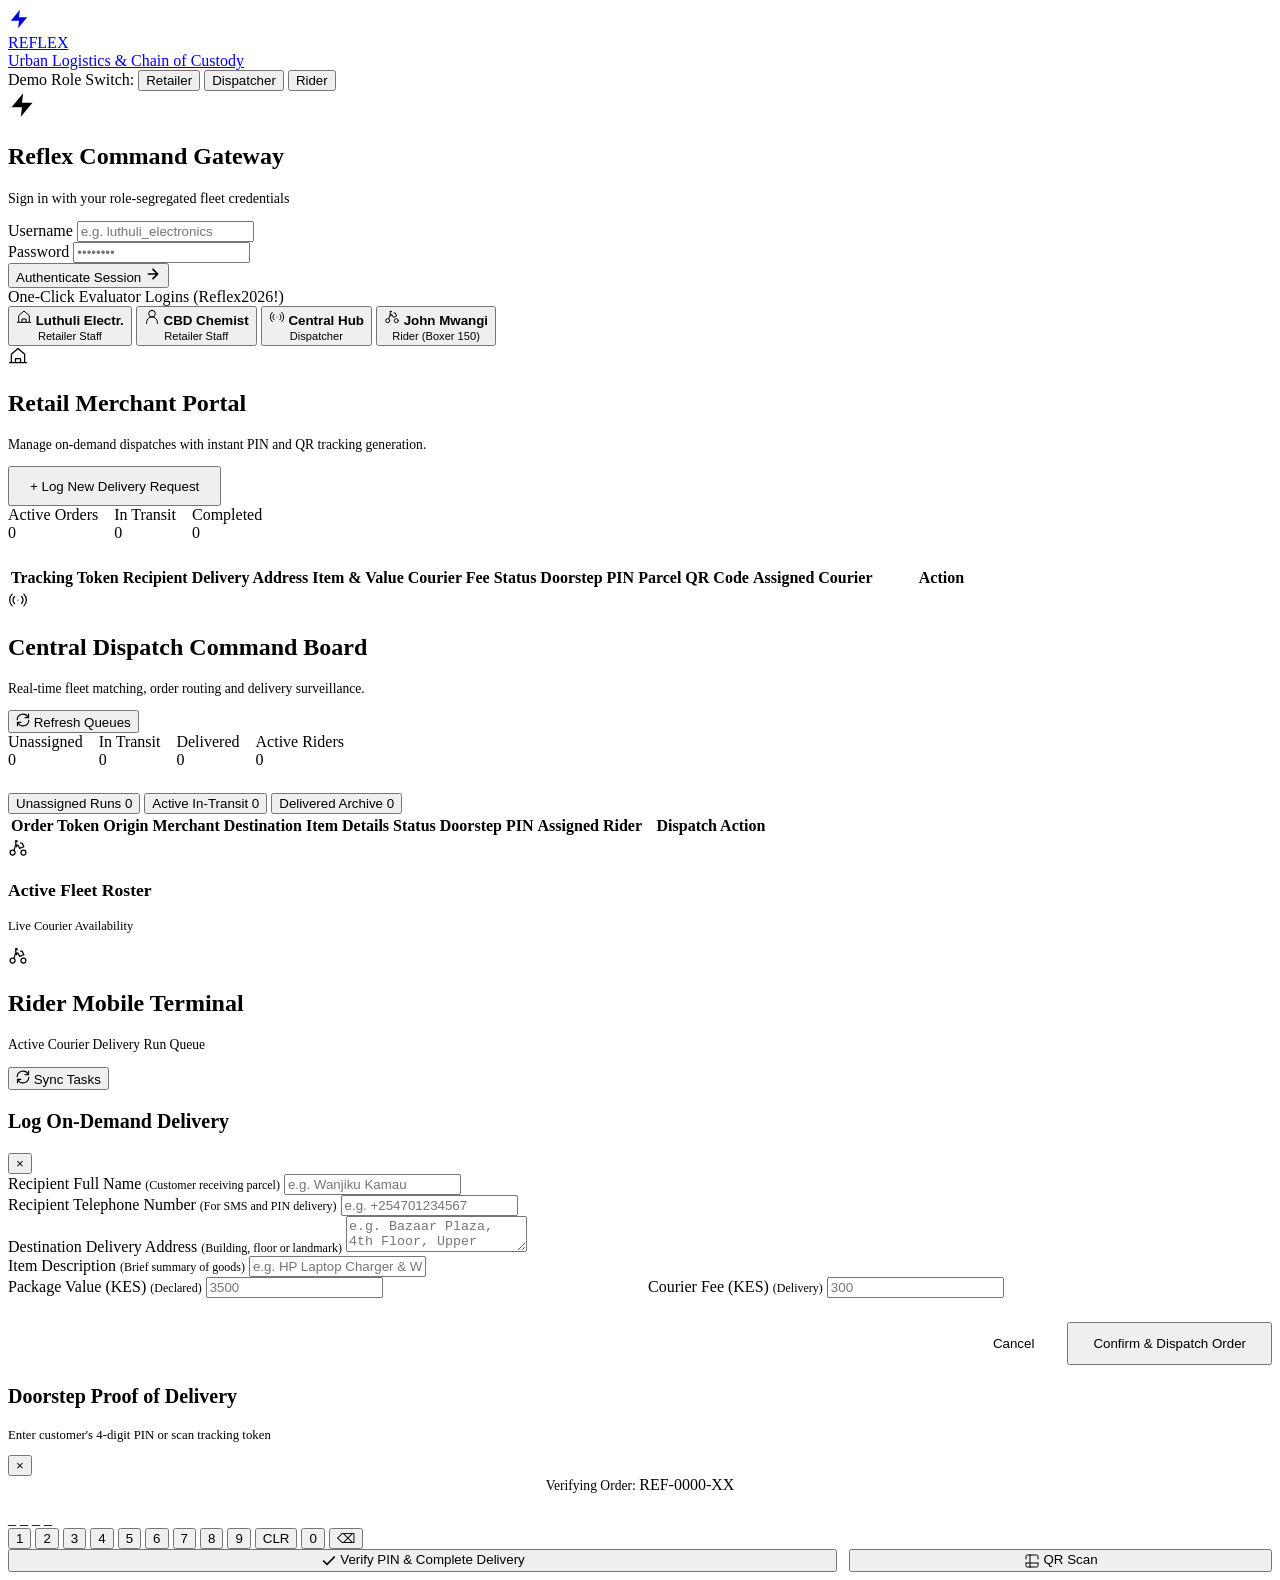
==== commit 424919df: "chore: align retailer modal button actions and complete end-to-end repository sanity verification" ====
--- a/frontend/index.html
+++ b/frontend/index.html
@@ -365,9 +365,9 @@
             <input type="number" id="orderFee" class="form-input" placeholder="300" min="0" step="10" required>
           </div>
         </div>
-        <div class="modal-footer" style="margin-top: 1.5rem;">
-          <button type="button" class="btn-secondary" onclick="closeCreateOrderModal()">Cancel</button>
-          <button type="submit" class="btn-primary" id="btnSubmitOrder">Confirm &amp; Dispatch Order</button>
+        <div class="modal-footer" style="margin-top: 1.5rem; display: flex; gap: 0.75rem; justify-content: flex-end; align-items: center;">
+          <button type="button" class="btn-ghost" style="background: rgba(255, 255, 255, 0.05); border: 1px solid rgba(255, 255, 255, 0.15); color: var(--text-muted); padding: 0.75rem 1.25rem; border-radius: 8px; cursor: pointer; white-space: nowrap;" onclick="closeCreateOrderModal()">Cancel</button>
+          <button type="submit" class="btn-primary" id="btnSubmitOrder" style="white-space: nowrap; width: auto; padding: 0.75rem 1.5rem;">Confirm &amp; Dispatch Order</button>
         </div>
       </form>
     </div>
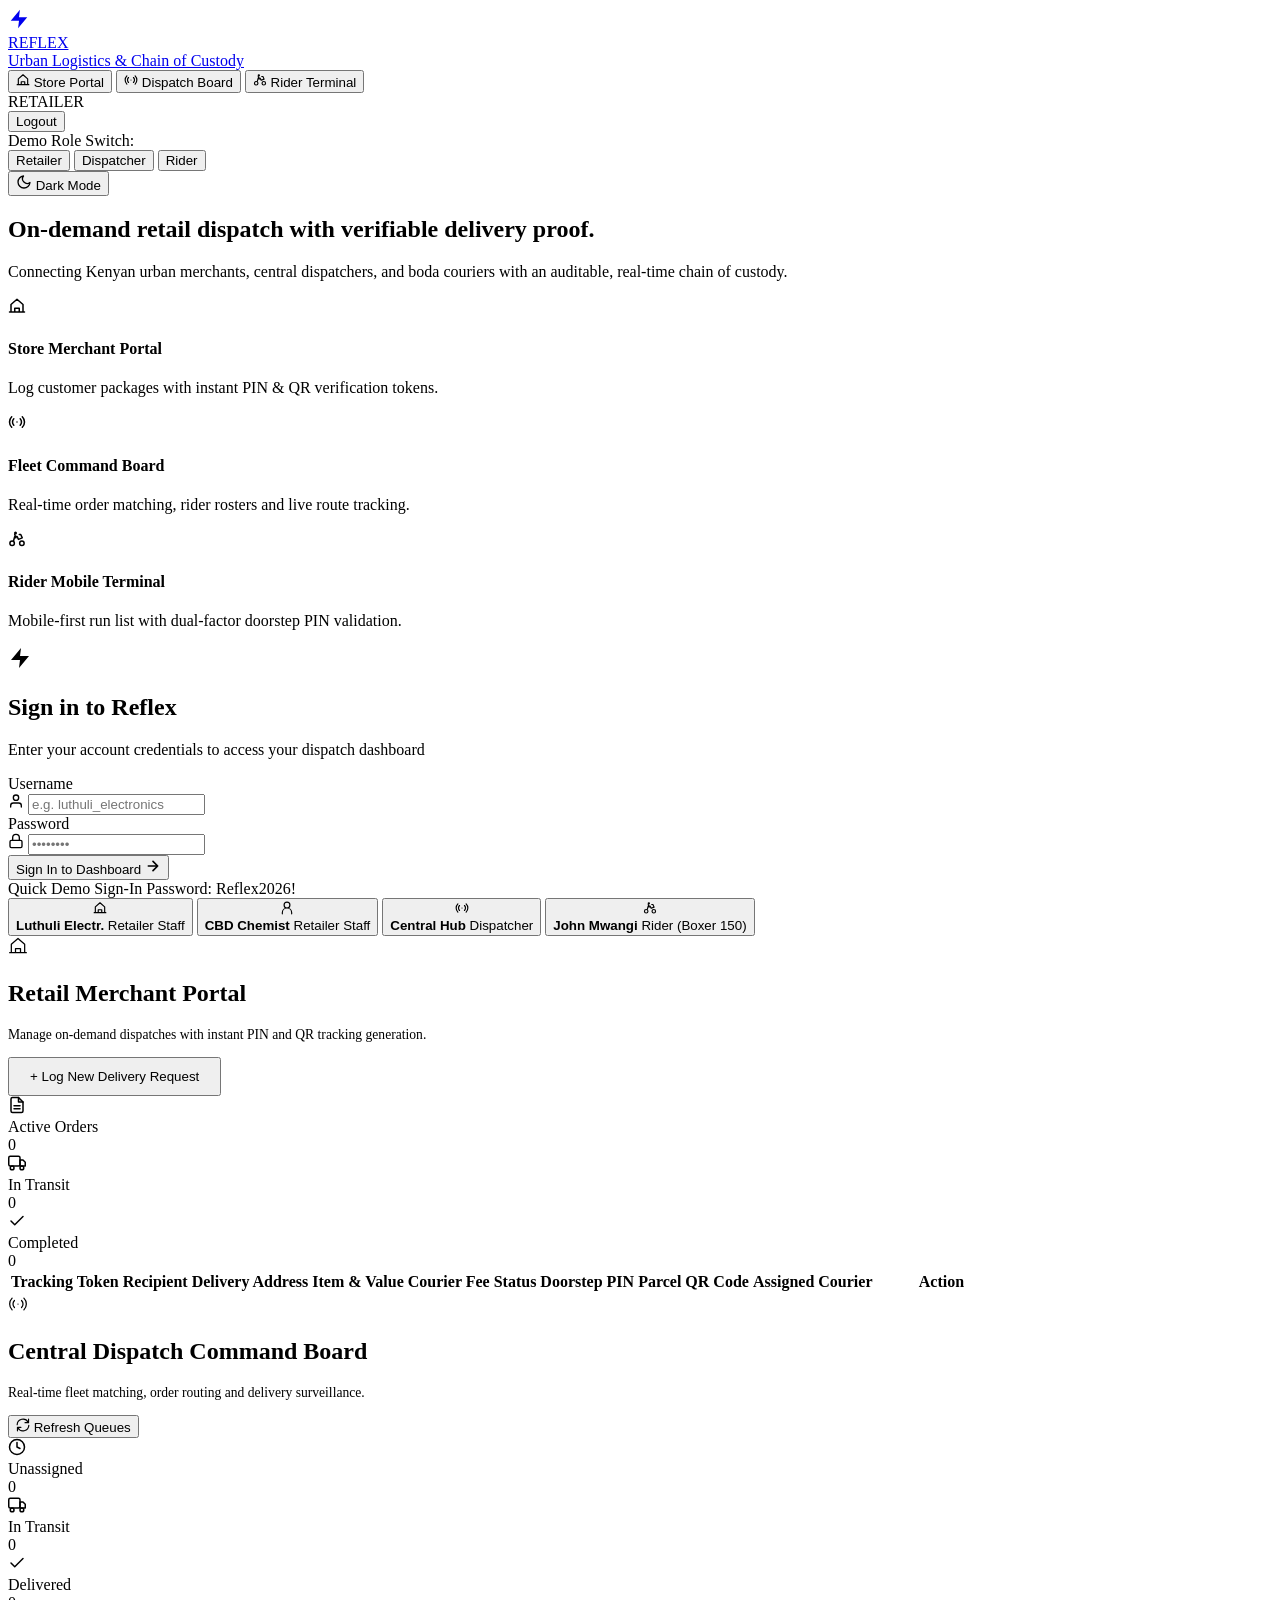
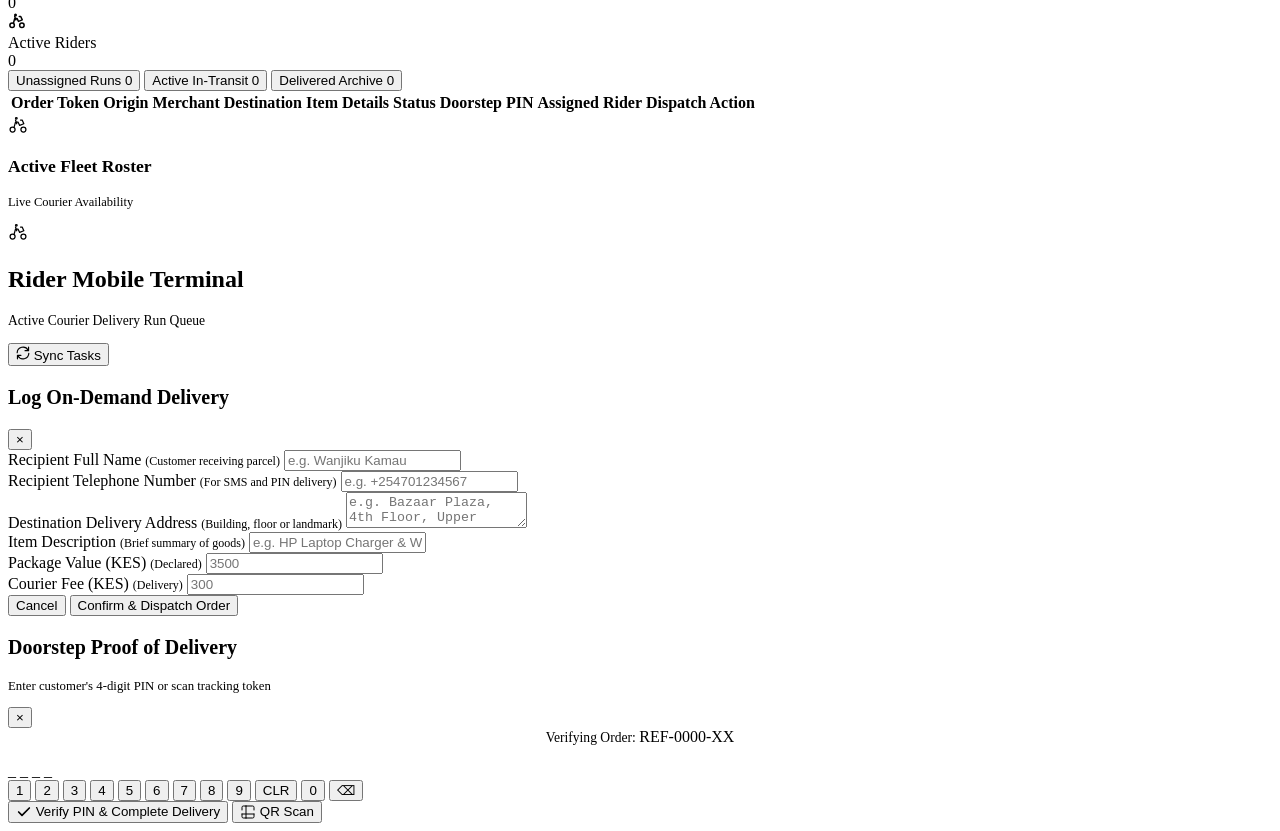
==== commit c0967254: "feat(ui): complete mobile responsiveness optimization and header dark mode placement" ====
--- a/frontend/index.html
+++ b/frontend/index.html
@@ -14,20 +14,22 @@
 
   <!-- Top App Navigation -->
   <header class="app-navbar" id="appNavbar">
-    <a href="/" class="brand-container">
-      <div class="brand-logo">
-        <!-- Lightning bolt icon -->
-        <svg width="22" height="22" viewBox="0 0 24 24" fill="currentColor"><path d="M13 2 3 14h9l-1 8 10-12h-9z"/></svg>
-      </div>
-      <div>
-        <div class="brand-title">REFLEX</div>
-        <div class="brand-tagline">Urban Logistics &amp; Chain of Custody</div>
-      </div>
-    </a>
+    <div class="nav-brand-row">
+      <a href="/" class="brand-container">
+        <div class="brand-logo">
+          <!-- Lightning bolt icon -->
+          <svg width="22" height="22" viewBox="0 0 24 24" fill="currentColor"><path d="M13 2 3 14h9l-1 8 10-12h-9z"/></svg>
+        </div>
+        <div>
+          <div class="brand-title">REFLEX</div>
+          <div class="brand-tagline">Urban Logistics &amp; Chain of Custody</div>
+        </div>
+      </a>
+    </div>
 
     <div class="nav-actions">
       <!-- Authenticated Persona Switcher (hidden until login) -->
-      <div id="personaSwitcherNav" style="display: none; align-items: center; gap: 0.5rem;">
+      <div id="personaSwitcherNav" class="persona-switcher-nav">
         <nav class="persona-nav">
           <button id="navStorePortalBtn" class="persona-btn" data-role="ROLE_RETAILER" onclick="switchPersonaView('ROLE_RETAILER')">
             <svg width="14" height="14" viewBox="0 0 24 24" fill="none" stroke="currentColor" stroke-width="2" stroke-linecap="round" stroke-linejoin="round"><path d="M2 20h20M4 20V10l8-7 8 7v10M9 20v-5h6v5"/></svg>
@@ -46,12 +48,12 @@
         <div class="nav-separator"></div>
 
         <!-- Active User Profile Display -->
-        <div style="display: flex; align-items: center; gap: 0.75rem;">
+        <div class="user-profile-nav">
           <div class="role-badge" id="roleBadge">
             <span class="pulse-dot"></span>
             <span id="activeUserRole">RETAILER</span>
           </div>
-          <span id="activeUserName" style="font-weight: 600; font-size: 0.85rem; color: #cbd5e1;"></span>
+          <span id="activeUserName" class="active-user-name-text"></span>
           <button class="btn-logout" onclick="logoutUser()">Logout</button>
         </div>
       </div>
@@ -59,10 +61,19 @@
       <!-- Quick Demo Account Swapper (pre-login) -->
       <div class="demo-switcher" id="demoSwitcher">
         <span class="demo-switcher-label">Demo Role Switch:</span>
-        <button class="btn-switch-account" onclick="quickLogin('luthuli_electronics', 'Reflex2026!')" title="Retailer (Luthuli Electronics)">Retailer</button>
-        <button class="btn-switch-account" onclick="quickLogin('nairobi_dispatch', 'Reflex2026!')" title="Central Dispatcher">Dispatcher</button>
-        <button class="btn-switch-account" onclick="quickLogin('rider_mwangi', 'Reflex2026!')" title="Rider (John Mwangi)">Rider</button>
-      </div>
+        <div class="demo-switcher-buttons">
+          <button class="btn-switch-account" onclick="quickLogin('luthuli_electronics', 'Reflex2026!')" title="Retailer (Luthuli Electronics)">Retailer</button>
+          <button class="btn-switch-account" onclick="quickLogin('nairobi_dispatch', 'Reflex2026!')" title="Central Dispatcher">Dispatcher</button>
+          <button class="btn-switch-account" onclick="quickLogin('rider_mwangi', 'Reflex2026!')" title="Rider (John Mwangi)">Rider</button>
+        </div>
+      </div>
+
+      <!-- Theme Toggle Button (Light/Dark Mode) -->
+      <button class="theme-toggle-btn" id="themeToggleBtn" onclick="toggleTheme()" title="Toggle Dark/Light Mode" aria-label="Toggle Dark/Light Mode">
+        <svg id="themeIconSun" width="16" height="16" viewBox="0 0 24 24" fill="none" stroke="currentColor" stroke-width="2" stroke-linecap="round" stroke-linejoin="round" style="display: none;"><circle cx="12" cy="12" r="5"/><path d="M12 1v2M12 21v2M4.22 4.22l1.42 1.42M1 12h2M21 12h2M4.22 19.78l1.42-1.42M18.36 5.64l1.42-1.42"/></svg>
+        <svg id="themeIconMoon" width="16" height="16" viewBox="0 0 24 24" fill="none" stroke="currentColor" stroke-width="2" stroke-linecap="round" stroke-linejoin="round"><path d="M21 12.79A9 9 0 1 1 11.21 3 7 7 0 0 0 21 12.79z"/></svg>
+        <span id="themeToggleText">Dark Mode</span>
+      </button>
     </div>
   </header>
 
@@ -73,58 +84,141 @@
     <!-- ================================================== -->
     <section class="view-section active" id="viewLogin">
       <div class="login-wrapper">
-        <div class="login-card">
-          <div class="login-header">
-            <div class="login-logo">
-              <svg width="28" height="28" viewBox="0 0 24 24" fill="currentColor"><path d="M13 2 3 14h9l-1 8 10-12h-9z"/></svg>
-            </div>
-            <h2>Reflex Command Gateway</h2>
-            <p style="color: var(--text-secondary); font-size: 0.88rem; margin-top: 0.25rem;">
-              Sign in with your role-segregated fleet credentials
+        <div class="login-container-split">
+          
+          <!-- Left Hero Narrative Panel (Human Context & Value) -->
+          <div class="login-hero-panel">
+            <h1 class="hero-title">
+              On-demand retail dispatch with verifiable delivery proof.
+            </h1>
+
+            <p class="hero-description">
+              Connecting Kenyan urban merchants, central dispatchers, and boda couriers with an auditable, real-time chain of custody.
             </p>
-          </div>
-
-          <form id="loginForm" onsubmit="handleLoginSubmit(event)">
-            <div class="form-group">
-              <label class="form-label" for="loginUsername">Username</label>
-              <input type="text" id="loginUsername" class="form-input" placeholder="e.g. luthuli_electronics" required>
-            </div>
-            <div class="form-group">
-              <label class="form-label" for="loginPassword">Password</label>
-              <input type="password" id="loginPassword" class="form-input" placeholder="&bull;&bull;&bull;&bull;&bull;&bull;&bull;&bull;" required>
-            </div>
-
-            <!-- Login error alert - populated by app.js on failed auth -->
-            <div id="loginErrorAlert" class="login-error-alert" style="display: none;" role="alert"></div>
-
-            <button type="submit" class="btn-primary" id="btnLoginSubmit">
-              <span>Authenticate Session</span>
-              <svg width="16" height="16" viewBox="0 0 24 24" fill="none" stroke="currentColor" stroke-width="2.5" stroke-linecap="round" stroke-linejoin="round"><path d="M5 12h14M12 5l7 7-7 7"/></svg>
-            </button>
-          </form>
-
-          <!-- Pre-filled Evaluation Quick Buttons -->
-          <div class="quick-logins-box">
-            <div class="quick-logins-title">One-Click Evaluator Logins (Reflex2026!)</div>
-            <div class="quick-login-grid">
-              <button class="btn-quick-fill" onclick="quickLogin('luthuli_electronics', 'Reflex2026!')">
-                <svg width="16" height="16" viewBox="0 0 24 24" fill="none" stroke="currentColor" stroke-width="1.5" stroke-linecap="round" stroke-linejoin="round"><path d="M2 20h20M4 20V10l8-7 8 7v10M9 20v-5h6v5"/></svg>
-                <strong>Luthuli Electr.</strong><br><small>Retailer Staff</small>
+
+            <div class="hero-features-list">
+              <div class="hero-feature-item">
+                <div class="hero-feature-icon icon-store">
+                  <svg width="18" height="18" viewBox="0 0 24 24" fill="none" stroke="currentColor" stroke-width="2" stroke-linecap="round" stroke-linejoin="round"><path d="M2 20h20M4 20V10l8-7 8 7v10M9 20v-5h6v5"/></svg>
+                </div>
+                <div>
+                  <h4>Store Merchant Portal</h4>
+                  <p>Log customer packages with instant PIN &amp; QR verification tokens.</p>
+                </div>
+              </div>
+
+              <div class="hero-feature-item">
+                <div class="hero-feature-icon icon-dispatch">
+                  <svg width="18" height="18" viewBox="0 0 24 24" fill="none" stroke="currentColor" stroke-width="2" stroke-linecap="round" stroke-linejoin="round"><path d="M4.929 4.929A10 10 0 0 0 2 12a10 10 0 0 0 2.929 7.071M19.07 4.929A10 10 0 0 1 22 12a10 10 0 0 1-2.93 7.071M7.757 7.757A6 6 0 0 0 6 12a6 6 0 0 0 1.757 4.243M16.243 7.757A6 6 0 0 1 18 12a6 6 0 0 1-1.757 4.243M12 12h.01"/></svg>
+                </div>
+                <div>
+                  <h4>Fleet Command Board</h4>
+                  <p>Real-time order matching, rider rosters and live route tracking.</p>
+                </div>
+              </div>
+
+              <div class="hero-feature-item">
+                <div class="hero-feature-icon icon-rider">
+                  <svg width="18" height="18" viewBox="0 0 24 24" fill="none" stroke="currentColor" stroke-width="2" stroke-linecap="round" stroke-linejoin="round"><circle cx="5.5" cy="17.5" r="3"/><circle cx="18.5" cy="17.5" r="3"/><path d="M15 6h2l2 4.5-5 2-2-4H9l-1.5 5.5M9 6l1.5 4.5"/><circle cx="10" cy="4" r="1"/></svg>
+                </div>
+                <div>
+                  <h4>Rider Mobile Terminal</h4>
+                  <p>Mobile-first run list with dual-factor doorstep PIN validation.</p>
+                </div>
+              </div>
+            </div>
+          </div>
+
+          <!-- Right Login Form Card (Natural & Human UI/UX) -->
+          <div class="login-card">
+            <div class="login-header">
+              <div class="login-logo">
+                <svg width="24" height="24" viewBox="0 0 24 24" fill="currentColor"><path d="M13 2 3 14h9l-1 8 10-12h-9z"/></svg>
+              </div>
+              <h2>Sign in to Reflex</h2>
+              <p class="login-subtitle">
+                Enter your account credentials to access your dispatch dashboard
+              </p>
+            </div>
+
+            <form id="loginForm" onsubmit="handleLoginSubmit(event)">
+              <div class="form-group">
+                <label class="form-label" for="loginUsername">Username</label>
+                <div class="input-with-icon">
+                  <svg class="input-icon" width="16" height="16" viewBox="0 0 24 24" fill="none" stroke="currentColor" stroke-width="2" stroke-linecap="round" stroke-linejoin="round"><path d="M20 21v-2a4 4 0 0 0-4-4H8a4 4 0 0 0-4 4v2"/><circle cx="12" cy="7" r="4"/></svg>
+                  <input type="text" id="loginUsername" class="form-input" placeholder="e.g. luthuli_electronics" required>
+                </div>
+              </div>
+
+              <div class="form-group">
+                <label class="form-label" for="loginPassword">Password</label>
+                <div class="input-with-icon">
+                  <svg class="input-icon" width="16" height="16" viewBox="0 0 24 24" fill="none" stroke="currentColor" stroke-width="2" stroke-linecap="round" stroke-linejoin="round"><rect x="3" y="11" width="18" height="11" rx="2" ry="2"/><path d="M7 11V7a5 5 0 0 1 10 0v4"/></svg>
+                  <input type="password" id="loginPassword" class="form-input" placeholder="••••••••" required>
+                </div>
+              </div>
+
+              <!-- Login error alert - populated by app.js on failed auth -->
+              <div id="loginErrorAlert" class="login-error-alert" style="display: none;" role="alert"></div>
+
+              <button type="submit" class="btn-primary" id="btnLoginSubmit">
+                <span>Sign In to Dashboard</span>
+                <svg width="16" height="16" viewBox="0 0 24 24" fill="none" stroke="currentColor" stroke-width="2.5" stroke-linecap="round" stroke-linejoin="round"><path d="M5 12h14M12 5l7 7-7 7"/></svg>
               </button>
-              <button class="btn-quick-fill" onclick="quickLogin('cbd_pharmacy', 'Reflex2026!')">
-                <svg width="16" height="16" viewBox="0 0 24 24" fill="none" stroke="currentColor" stroke-width="1.5" stroke-linecap="round" stroke-linejoin="round"><path d="M12 2a5 5 0 1 0 0 10 5 5 0 0 0 0-10ZM4 22v-2a8 8 0 0 1 16 0v2"/></svg>
-                <strong>CBD Chemist</strong><br><small>Retailer Staff</small>
-              </button>
-              <button class="btn-quick-fill" onclick="quickLogin('nairobi_dispatch', 'Reflex2026!')">
-                <svg width="16" height="16" viewBox="0 0 24 24" fill="none" stroke="currentColor" stroke-width="1.5" stroke-linecap="round" stroke-linejoin="round"><path d="M4.929 4.929A10 10 0 0 0 2 12a10 10 0 0 0 2.929 7.071M19.07 4.929A10 10 0 0 1 22 12a10 10 0 0 1-2.93 7.071M7.757 7.757A6 6 0 0 0 6 12a6 6 0 0 0 1.757 4.243M16.243 7.757A6 6 0 0 1 18 12a6 6 0 0 1-1.757 4.243M12 12h.01"/></svg>
-                <strong>Central Hub</strong><br><small>Dispatcher</small>
-              </button>
-              <button class="btn-quick-fill" onclick="quickLogin('rider_mwangi', 'Reflex2026!')">
-                <svg width="16" height="16" viewBox="0 0 24 24" fill="none" stroke="currentColor" stroke-width="1.5" stroke-linecap="round" stroke-linejoin="round"><circle cx="5.5" cy="17.5" r="3"/><circle cx="18.5" cy="17.5" r="3"/><path d="M15 6h2l2 4.5-5 2-2-4H9l-1.5 5.5M9 6l1.5 4.5"/><circle cx="10" cy="4" r="1"/></svg>
-                <strong>John Mwangi</strong><br><small>Rider (Boxer 150)</small>
-              </button>
-            </div>
-          </div>
+            </form>
+
+            <!-- Pre-filled Evaluation Quick Buttons -->
+            <div class="quick-logins-box">
+              <div class="quick-logins-header">
+                <span class="quick-logins-title">Quick Demo Sign-In</span>
+                <span class="quick-logins-badge">Password: Reflex2026!</span>
+              </div>
+
+              <div class="quick-login-grid">
+                <button type="button" class="btn-quick-fill" onclick="quickLogin('luthuli_electronics', 'Reflex2026!')">
+                  <div class="quick-fill-icon store-icon">
+                    <svg width="14" height="14" viewBox="0 0 24 24" fill="none" stroke="currentColor" stroke-width="2" stroke-linecap="round" stroke-linejoin="round"><path d="M2 20h20M4 20V10l8-7 8 7v10M9 20v-5h6v5"/></svg>
+                  </div>
+                  <div class="quick-fill-text">
+                    <strong>Luthuli Electr.</strong>
+                    <span>Retailer Staff</span>
+                  </div>
+                </button>
+
+                <button type="button" class="btn-quick-fill" onclick="quickLogin('cbd_pharmacy', 'Reflex2026!')">
+                  <div class="quick-fill-icon store-icon">
+                    <svg width="14" height="14" viewBox="0 0 24 24" fill="none" stroke="currentColor" stroke-width="2" stroke-linecap="round" stroke-linejoin="round"><path d="M12 2a5 5 0 1 0 0 10 5 5 0 0 0 0-10ZM4 22v-2a8 8 0 0 1 16 0v2"/></svg>
+                  </div>
+                  <div class="quick-fill-text">
+                    <strong>CBD Chemist</strong>
+                    <span>Retailer Staff</span>
+                  </div>
+                </button>
+
+                <button type="button" class="btn-quick-fill" onclick="quickLogin('nairobi_dispatch', 'Reflex2026!')">
+                  <div class="quick-fill-icon dispatch-icon">
+                    <svg width="14" height="14" viewBox="0 0 24 24" fill="none" stroke="currentColor" stroke-width="2" stroke-linecap="round" stroke-linejoin="round"><path d="M4.929 4.929A10 10 0 0 0 2 12a10 10 0 0 0 2.929 7.071M19.07 4.929A10 10 0 0 1 22 12a10 10 0 0 1-2.93 7.071M7.757 7.757A6 6 0 0 0 6 12a6 6 0 0 0 1.757 4.243M16.243 7.757A6 6 0 0 1 18 12a6 6 0 0 1-1.757 4.243M12 12h.01"/></svg>
+                  </div>
+                  <div class="quick-fill-text">
+                    <strong>Central Hub</strong>
+                    <span>Dispatcher</span>
+                  </div>
+                </button>
+
+                <button type="button" class="btn-quick-fill" onclick="quickLogin('rider_mwangi', 'Reflex2026!')">
+                  <div class="quick-fill-icon rider-icon">
+                    <svg width="14" height="14" viewBox="0 0 24 24" fill="none" stroke="currentColor" stroke-width="2" stroke-linecap="round" stroke-linejoin="round"><circle cx="5.5" cy="17.5" r="3"/><circle cx="18.5" cy="17.5" r="3"/><path d="M15 6h2l2 4.5-5 2-2-4H9l-1.5 5.5M9 6l1.5 4.5"/><circle cx="10" cy="4" r="1"/></svg>
+                  </div>
+                  <div class="quick-fill-text">
+                    <strong>John Mwangi</strong>
+                    <span>Rider (Boxer 150)</span>
+                  </div>
+                </button>
+              </div>
+            </div>
+
+          </div>
+
         </div>
       </div>
     </section>
@@ -152,18 +246,35 @@
         </div>
 
         <!-- Retailer KPI Stats Row -->
-        <div style="display: flex; gap: 1rem; margin-bottom: 1.5rem;">
-          <div class="metric-card">
-            <div class="metric-label">Active Orders</div>
-            <div class="metric-value" id="statRetailerActive" style="color: var(--accent-amber);">0</div>
-          </div>
-          <div class="metric-card">
-            <div class="metric-label">In Transit</div>
-            <div class="metric-value" id="statRetailerTransit" style="color: var(--accent-cyan);">0</div>
-          </div>
-          <div class="metric-card">
-            <div class="metric-label">Completed</div>
-            <div class="metric-value" id="statRetailerCompleted" style="color: var(--accent-green);">0</div>
+        <div class="metrics-grid">
+          <div class="metric-card active-card">
+            <div class="metric-icon active-icon">
+              <svg width="18" height="18" viewBox="0 0 24 24" fill="none" stroke="currentColor" stroke-width="2" stroke-linecap="round" stroke-linejoin="round"><path d="M14 2H6a2 2 0 0 0-2 2v16a2 2 0 0 0 2 2h12a2 2 0 0 0 2-2V8z"/><polyline points="14 2 14 8 20 8"/><line x1="16" y1="13" x2="8" y2="13"/><line x1="16" y1="17" x2="8" y2="17"/></svg>
+            </div>
+            <div>
+              <div class="metric-label">Active Orders</div>
+              <div class="metric-value" id="statRetailerActive">0</div>
+            </div>
+          </div>
+
+          <div class="metric-card transit-card">
+            <div class="metric-icon transit-icon">
+              <svg width="18" height="18" viewBox="0 0 24 24" fill="none" stroke="currentColor" stroke-width="2" stroke-linecap="round" stroke-linejoin="round"><rect x="1" y="3" width="15" height="13" rx="2"/><polygon points="16 8 20 8 23 11 23 16 16 16 16 8"/><circle cx="5.5" cy="18.5" r="2.5"/><circle cx="18.5" cy="18.5" r="2.5"/></svg>
+            </div>
+            <div>
+              <div class="metric-label">In Transit</div>
+              <div class="metric-value" id="statRetailerTransit">0</div>
+            </div>
+          </div>
+
+          <div class="metric-card completed-card">
+            <div class="metric-icon completed-icon">
+              <svg width="18" height="18" viewBox="0 0 24 24" fill="none" stroke="currentColor" stroke-width="2" stroke-linecap="round" stroke-linejoin="round"><polyline points="20 6 9 17 4 12"/></svg>
+            </div>
+            <div>
+              <div class="metric-label">Completed</div>
+              <div class="metric-value" id="statRetailerCompleted">0</div>
+            </div>
           </div>
         </div>
 
@@ -217,22 +328,45 @@
           </div>
 
           <!-- Dispatcher KPI Metric Cards -->
-          <div style="display: flex; gap: 1rem; margin-bottom: 1.5rem;">
-            <div class="metric-card">
-              <div class="metric-label">Unassigned</div>
-              <div class="metric-value" id="metricUnassigned" style="color: var(--accent-amber);">0</div>
-            </div>
-            <div class="metric-card">
-              <div class="metric-label">In Transit</div>
-              <div class="metric-value" id="metricInTransit" style="color: var(--accent-cyan);">0</div>
-            </div>
-            <div class="metric-card">
-              <div class="metric-label">Delivered</div>
-              <div class="metric-value" id="metricDelivered" style="color: var(--accent-green);">0</div>
-            </div>
-            <div class="metric-card">
-              <div class="metric-label">Active Riders</div>
-              <div class="metric-value" id="metricActiveRiders" style="color: var(--accent-purple);">0</div>
+          <div class="metrics-grid">
+            <div class="metric-card active-card">
+              <div class="metric-icon active-icon">
+                <svg width="18" height="18" viewBox="0 0 24 24" fill="none" stroke="currentColor" stroke-width="2" stroke-linecap="round" stroke-linejoin="round"><circle cx="12" cy="12" r="10"/><polyline points="12 6 12 12 16 14"/></svg>
+              </div>
+              <div>
+                <div class="metric-label">Unassigned</div>
+                <div class="metric-value" id="metricUnassigned">0</div>
+              </div>
+            </div>
+
+            <div class="metric-card transit-card">
+              <div class="metric-icon transit-icon">
+                <svg width="18" height="18" viewBox="0 0 24 24" fill="none" stroke="currentColor" stroke-width="2" stroke-linecap="round" stroke-linejoin="round"><rect x="1" y="3" width="15" height="13" rx="2"/><polygon points="16 8 20 8 23 11 23 16 16 16 16 8"/><circle cx="5.5" cy="18.5" r="2.5"/><circle cx="18.5" cy="18.5" r="2.5"/></svg>
+              </div>
+              <div>
+                <div class="metric-label">In Transit</div>
+                <div class="metric-value" id="metricInTransit">0</div>
+              </div>
+            </div>
+
+            <div class="metric-card completed-card">
+              <div class="metric-icon completed-icon">
+                <svg width="18" height="18" viewBox="0 0 24 24" fill="none" stroke="currentColor" stroke-width="2" stroke-linecap="round" stroke-linejoin="round"><polyline points="20 6 9 17 4 12"/></svg>
+              </div>
+              <div>
+                <div class="metric-label">Delivered</div>
+                <div class="metric-value" id="metricDelivered">0</div>
+              </div>
+            </div>
+
+            <div class="metric-card rider-card-kpi">
+              <div class="metric-icon rider-icon-kpi">
+                <svg width="18" height="18" viewBox="0 0 24 24" fill="none" stroke="currentColor" stroke-width="2" stroke-linecap="round" stroke-linejoin="round"><circle cx="5.5" cy="17.5" r="3"/><circle cx="18.5" cy="17.5" r="3"/><path d="M15 6h2l2 4.5-5 2-2-4H9l-1.5 5.5M9 6l1.5 4.5"/><circle cx="10" cy="4" r="1"/></svg>
+              </div>
+              <div>
+                <div class="metric-label">Active Riders</div>
+                <div class="metric-value" id="metricActiveRiders">0</div>
+              </div>
             </div>
           </div>
 
@@ -264,7 +398,7 @@
                   <th>Status</th>
                   <th>Doorstep PIN</th>
                   <th>Assigned Rider</th>
-                  <th style="min-width: 130px; text-align: center;">Dispatch Action</th>
+                  <th style="text-align: center;">Dispatch Action</th>
                 </tr>
               </thead>
               <tbody id="dispatcherOrdersBody">
@@ -355,7 +489,7 @@
           <label class="form-label" for="orderItemDesc">Item Description <span style="font-size: 0.75rem; color: var(--text-muted); font-weight: normal;">(Brief summary of goods)</span></label>
           <input type="text" id="orderItemDesc" class="form-input" placeholder="e.g. HP Laptop Charger &amp; Wireless Mouse" required>
         </div>
-        <div style="display: grid; grid-template-columns: 1fr 1fr; gap: 1rem;">
+        <div class="form-grid-2col">
           <div class="form-group">
             <label class="form-label" for="orderValue">Package Value (KES) <span style="font-size: 0.75rem; color: var(--text-muted); font-weight: normal;">(Declared)</span></label>
             <input type="number" id="orderValue" class="form-input" placeholder="3500" min="0" step="50" required>
@@ -365,9 +499,9 @@
             <input type="number" id="orderFee" class="form-input" placeholder="300" min="0" step="10" required>
           </div>
         </div>
-        <div class="modal-footer" style="margin-top: 1.5rem; display: flex; gap: 0.75rem; justify-content: flex-end; align-items: center;">
-          <button type="button" class="btn-ghost" style="background: rgba(255, 255, 255, 0.05); border: 1px solid rgba(255, 255, 255, 0.15); color: var(--text-muted); padding: 0.75rem 1.25rem; border-radius: 8px; cursor: pointer; white-space: nowrap;" onclick="closeCreateOrderModal()">Cancel</button>
-          <button type="submit" class="btn-primary" id="btnSubmitOrder" style="white-space: nowrap; width: auto; padding: 0.75rem 1.5rem;">Confirm &amp; Dispatch Order</button>
+        <div class="modal-footer">
+          <button type="button" class="btn-modal-cancel" onclick="closeCreateOrderModal()">Cancel</button>
+          <button type="submit" class="btn-primary" id="btnSubmitOrder">Confirm &amp; Dispatch Order</button>
         </div>
       </form>
     </div>
@@ -408,7 +542,7 @@
         <button class="btn-keypad action-key" onclick="backspacePinDigit()">&#9003;</button>
       </div>
 
-      <div style="display: flex; gap: 0.75rem;">
+      <div class="pod-modal-actions">
         <button class="btn-primary" onclick="submitPodPin()" style="flex: 2;">
           <svg width="16" height="16" viewBox="0 0 24 24" fill="none" stroke="currentColor" stroke-width="2.5" stroke-linecap="round" stroke-linejoin="round" style="vertical-align: middle;"><polyline points="20 6 9 17 4 12"/></svg>
           Verify PIN &amp; Complete Delivery
